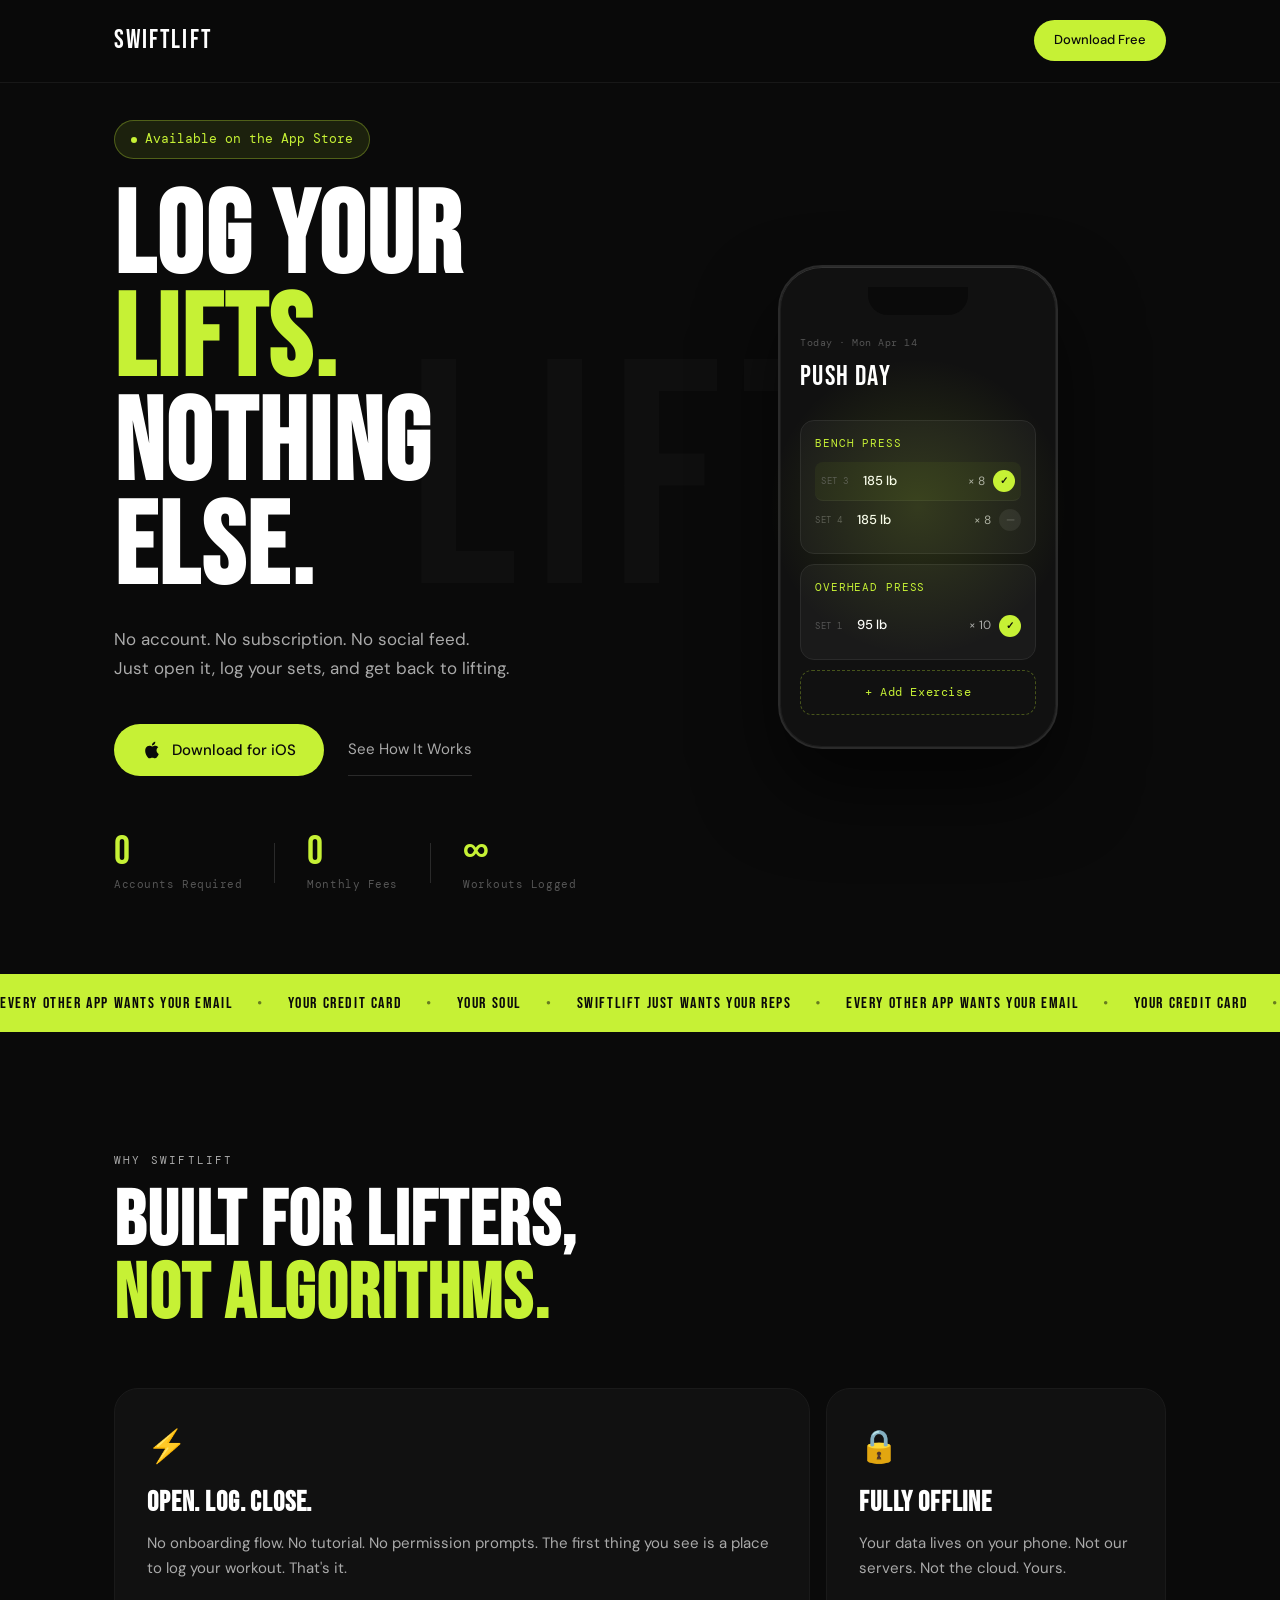
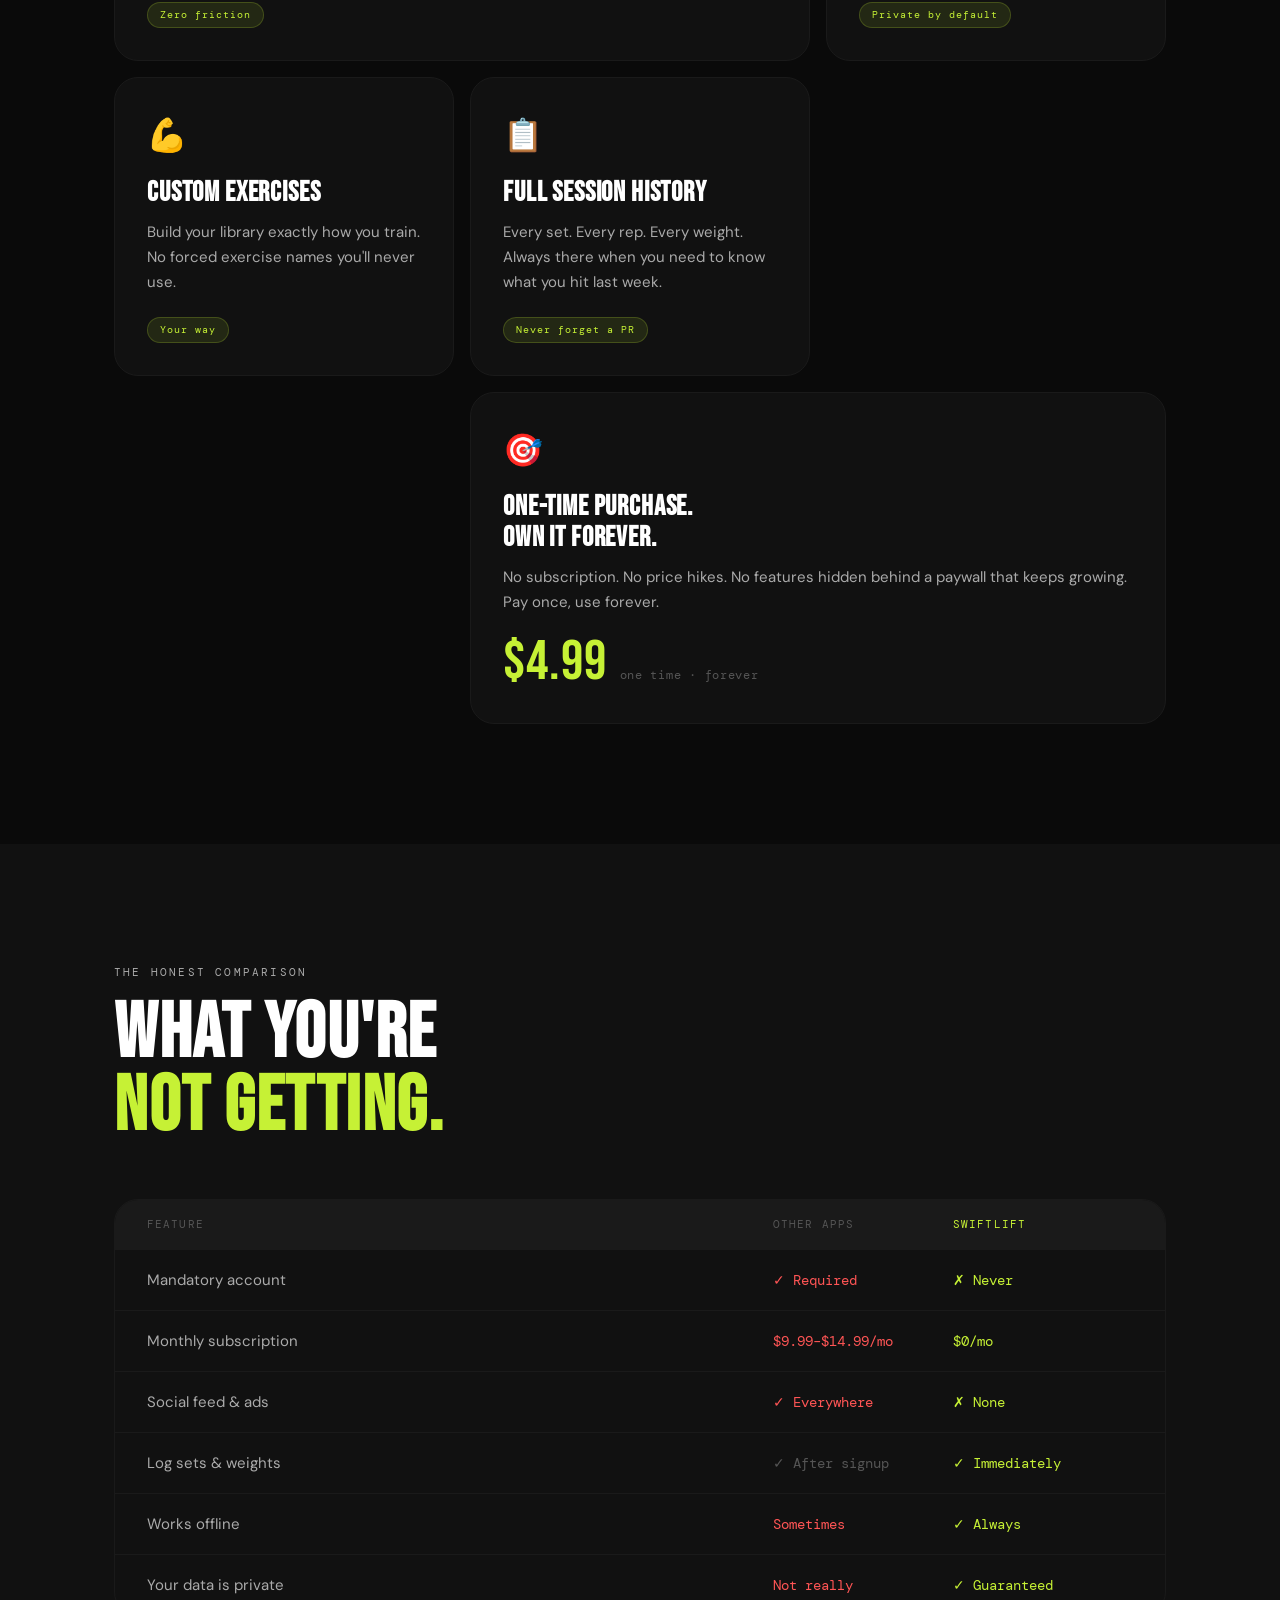
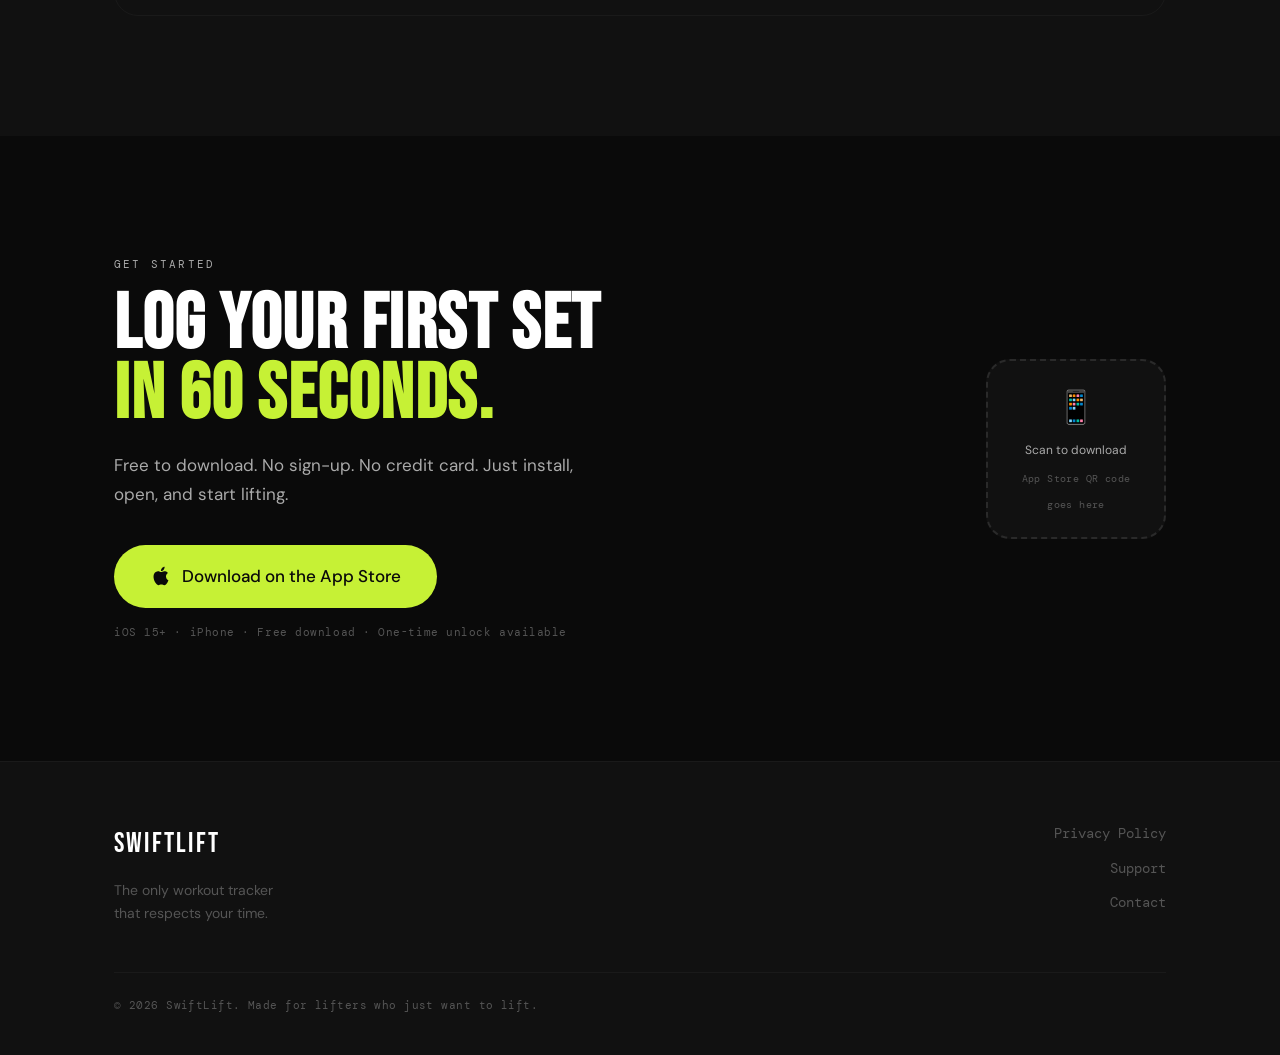
==== index.html @ df297977 "first commit" ====
<!DOCTYPE html>
<html lang="en">
<head>
  <meta charset="UTF-8" />
  <meta name="viewport" content="width=device-width, initial-scale=1.0"/>
  <title>SwiftLift — Log Your Lifts. Nothing Else.</title>
  <meta name="description" content="The workout tracker that gets out of your way. No account. No subscription. Just open it, log your sets, and get back to lifting."/>
  <meta property="og:title" content="SwiftLift — Log Your Lifts. Nothing Else."/>
  <meta property="og:description" content="No account. No subscription. Just your reps."/>
  <meta property="og:type" content="website"/>
  <link rel="preconnect" href="https://fonts.googleapis.com"/>
  <link rel="preconnect" href="https://fonts.gstatic.com" crossorigin/>
  <link href="https://fonts.googleapis.com/css2?family=Bebas+Neue&family=DM+Sans:wght@300;400;500&family=DM+Mono:wght@400;500&display=swap" rel="stylesheet"/>
  <link rel="stylesheet" href="style.css"/>
</head>
<body>

  <!-- NAV -->
  <nav class="nav">
    <div class="nav-inner">
      <span class="logo">SWIFTLIFT</span>
      <a href="#download" class="nav-cta">Download Free</a>
    </div>
  </nav>

  <!-- HERO -->
  <section class="hero">
    <div class="hero-bg-text">LIFT</div>
    <div class="hero-content">
      <div class="hero-badge">
        <span class="badge-dot"></span>
        Available on the App Store
      </div>
      <h1 class="hero-title">
        Log Your<br/>
        <span class="accent">Lifts.</span><br/>
        Nothing Else.
      </h1>
      <p class="hero-sub">No account. No subscription. No social feed.<br/>Just open it, log your sets, and get back to lifting.</p>
      <div class="hero-actions">
        <a href="#download" class="btn-primary">
          <svg width="20" height="20" viewBox="0 0 24 24" fill="currentColor"><path d="M18.71 19.5c-.83 1.24-1.71 2.45-3.05 2.47-1.34.03-1.77-.79-3.29-.79-1.53 0-2 .77-3.27.82-1.31.05-2.3-1.32-3.14-2.53C4.25 17 2.94 12.45 4.7 9.39c.87-1.52 2.43-2.48 4.12-2.51 1.28-.02 2.5.87 3.29.87.78 0 2.26-1.07 3.8-.91.65.03 2.47.26 3.64 1.98-.09.06-2.17 1.28-2.15 3.81.03 3.02 2.65 4.03 2.68 4.04-.03.07-.42 1.44-1.38 2.83M13 3.5c.73-.83 1.94-1.46 2.94-1.5.13 1.17-.34 2.35-1.04 3.19-.69.85-1.83 1.51-2.95 1.42-.15-1.15.41-2.35 1.05-3.11z"/></svg>
          Download for iOS
        </a>
        <a href="#features" class="btn-ghost">See How It Works</a>
      </div>
      <div class="hero-stats">
        <div class="stat">
          <span class="stat-num">0</span>
          <span class="stat-label">Accounts Required</span>
        </div>
        <div class="stat-divider"></div>
        <div class="stat">
          <span class="stat-num">0</span>
          <span class="stat-label">Monthly Fees</span>
        </div>
        <div class="stat-divider"></div>
        <div class="stat">
          <span class="stat-num">∞</span>
          <span class="stat-label">Workouts Logged</span>
        </div>
      </div>
    </div>
    <div class="hero-phone">
      <div class="phone-frame">
        <div class="phone-notch"></div>
        <div class="phone-screen">
          <div class="app-header">
            <span class="app-date">Today · Mon Apr 14</span>
            <span class="app-title">Push Day</span>
          </div>
          <div class="exercise-block">
            <div class="exercise-name">Bench Press</div>
            <div class="set-row active">
              <span class="set-num">SET 3</span>
              <span class="set-weight">185 lb</span>
              <span class="set-reps">× 8</span>
              <span class="set-check">✓</span>
            </div>
            <div class="set-row">
              <span class="set-num">SET 4</span>
              <span class="set-weight">185 lb</span>
              <span class="set-reps">× 8</span>
              <span class="set-check pending">—</span>
            </div>
          </div>
          <div class="exercise-block">
            <div class="exercise-name">Overhead Press</div>
            <div class="set-row">
              <span class="set-num">SET 1</span>
              <span class="set-weight">95 lb</span>
              <span class="set-reps">× 10</span>
              <span class="set-check">✓</span>
            </div>
          </div>
          <div class="add-exercise">
            <span>+ Add Exercise</span>
          </div>
        </div>
      </div>
      <div class="phone-glow"></div>
    </div>
  </section>

  <!-- PROBLEM STRIP -->
  <section class="problem-strip">
    <div class="strip-inner">
      <span>EVERY OTHER APP WANTS YOUR EMAIL</span>
      <span class="strip-dot">●</span>
      <span>YOUR CREDIT CARD</span>
      <span class="strip-dot">●</span>
      <span>YOUR SOUL</span>
      <span class="strip-dot">●</span>
      <span>SWIFTLIFT JUST WANTS YOUR REPS</span>
      <span class="strip-dot">●</span>
      <span>EVERY OTHER APP WANTS YOUR EMAIL</span>
      <span class="strip-dot">●</span>
      <span>YOUR CREDIT CARD</span>
      <span class="strip-dot">●</span>
      <span>YOUR SOUL</span>
      <span class="strip-dot">●</span>
      <span>SWIFTLIFT JUST WANTS YOUR REPS</span>
    </div>
  </section>

  <!-- FEATURES -->
  <section class="features" id="features">
    <div class="container">
      <div class="section-label">WHY SWIFTLIFT</div>
      <h2 class="section-title">Built for lifters,<br/><span class="accent">not algorithms.</span></h2>

      <div class="features-grid">

        <div class="feature-card large">
          <div class="feature-icon">⚡</div>
          <h3>Open. Log. Close.</h3>
          <p>No onboarding flow. No tutorial. No permission prompts. The first thing you see is a place to log your workout. That's it.</p>
          <div class="feature-tag">Zero friction</div>
        </div>

        <div class="feature-card">
          <div class="feature-icon">🔒</div>
          <h3>Fully Offline</h3>
          <p>Your data lives on your phone. Not our servers. Not the cloud. Yours.</p>
          <div class="feature-tag">Private by default</div>
        </div>

        <div class="feature-card">
          <div class="feature-icon">💪</div>
          <h3>Custom Exercises</h3>
          <p>Build your library exactly how you train. No forced exercise names you'll never use.</p>
          <div class="feature-tag">Your way</div>
        </div>

        <div class="feature-card">
          <div class="feature-icon">📋</div>
          <h3>Full Session History</h3>
          <p>Every set. Every rep. Every weight. Always there when you need to know what you hit last week.</p>
          <div class="feature-tag">Never forget a PR</div>
        </div>

        <div class="feature-card large right">
          <div class="feature-icon">🎯</div>
          <h3>One-Time Purchase.<br/>Own It Forever.</h3>
          <p>No subscription. No price hikes. No features hidden behind a paywall that keeps growing. Pay once, use forever.</p>
          <div class="feature-price">
            <span class="price-amount">$4.99</span>
            <span class="price-label">one time · forever</span>
          </div>
        </div>

      </div>
    </div>
  </section>

  <!-- COMPARISON -->
  <section class="comparison">
    <div class="container">
      <div class="section-label">THE HONEST COMPARISON</div>
      <h2 class="section-title">What you're<br/><span class="accent">not getting.</span></h2>

      <div class="compare-table">
        <div class="compare-header">
          <div class="compare-col feature-col">Feature</div>
          <div class="compare-col others-col">Other Apps</div>
          <div class="compare-col swiftlift-col">SwiftLift</div>
        </div>
        <div class="compare-row">
          <div class="compare-col feature-col">Mandatory account</div>
          <div class="compare-col others-col bad">✓ Required</div>
          <div class="compare-col swiftlift-col good">✗ Never</div>
        </div>
        <div class="compare-row">
          <div class="compare-col feature-col">Monthly subscription</div>
          <div class="compare-col others-col bad">$9.99–$14.99/mo</div>
          <div class="compare-col swiftlift-col good">$0/mo</div>
        </div>
        <div class="compare-row">
          <div class="compare-col feature-col">Social feed & ads</div>
          <div class="compare-col others-col bad">✓ Everywhere</div>
          <div class="compare-col swiftlift-col good">✗ None</div>
        </div>
        <div class="compare-row">
          <div class="compare-col feature-col">Log sets & weights</div>
          <div class="compare-col others-col neutral">✓ After signup</div>
          <div class="compare-col swiftlift-col good">✓ Immediately</div>
        </div>
        <div class="compare-row">
          <div class="compare-col feature-col">Works offline</div>
          <div class="compare-col others-col bad">Sometimes</div>
          <div class="compare-col swiftlift-col good">✓ Always</div>
        </div>
        <div class="compare-row">
          <div class="compare-col feature-col">Your data is private</div>
          <div class="compare-col others-col bad">Not really</div>
          <div class="compare-col swiftlift-col good">✓ Guaranteed</div>
        </div>
      </div>
    </div>
  </section>

  <!-- DOWNLOAD -->
  <section class="download" id="download">
    <div class="container">
      <div class="download-inner">
        <div class="download-text">
          <div class="section-label">GET STARTED</div>
          <h2 class="download-title">Log your first set<br/><span class="accent">in 60 seconds.</span></h2>
          <p class="download-sub">Free to download. No sign-up. No credit card. Just install, open, and start lifting.</p>
          <a href="#" class="btn-primary large">
            <svg width="22" height="22" viewBox="0 0 24 24" fill="currentColor"><path d="M18.71 19.5c-.83 1.24-1.71 2.45-3.05 2.47-1.34.03-1.77-.79-3.29-.79-1.53 0-2 .77-3.27.82-1.31.05-2.3-1.32-3.14-2.53C4.25 17 2.94 12.45 4.7 9.39c.87-1.52 2.43-2.48 4.12-2.51 1.28-.02 2.5.87 3.29.87.78 0 2.26-1.07 3.8-.91.65.03 2.47.26 3.64 1.98-.09.06-2.17 1.28-2.15 3.81.03 3.02 2.65 4.03 2.68 4.04-.03.07-.42 1.44-1.38 2.83M13 3.5c.73-.83 1.94-1.46 2.94-1.5.13 1.17-.34 2.35-1.04 3.19-.69.85-1.83 1.51-2.95 1.42-.15-1.15.41-2.35 1.05-3.11z"/></svg>
            Download on the App Store
          </a>
          <p class="download-note">iOS 15+ · iPhone · Free download · One-time unlock available</p>
        </div>
        <div class="download-card">
          <div class="qr-placeholder">
            <div class="qr-inner">
              <div class="qr-icon">📱</div>
              <p>Scan to download</p>
              <span>App Store QR code<br/>goes here</span>
            </div>
          </div>
        </div>
      </div>
    </div>
  </section>

  <!-- FOOTER -->
  <footer class="footer">
    <div class="container">
      <div class="footer-inner">
        <div class="footer-left">
          <span class="logo">SWIFTLIFT</span>
          <p>The only workout tracker<br/>that respects your time.</p>
        </div>
        <div class="footer-links">
          <a href="privacy.html">Privacy Policy</a>
          <a href="support.html">Support</a>
          <a href="mailto:support@swiftlift.app">Contact</a>
        </div>
      </div>
      <div class="footer-bottom">
        <span>© 2026 SwiftLift. Made for lifters who just want to lift.</span>
      </div>
    </div>
  </footer>

  <script src="script.js"></script>
</body>
</html>
---- style.css ----
/* ===== RESET & VARIABLES ===== */
*, *::before, *::after { box-sizing: border-box; margin: 0; padding: 0; }

:root {
  --black: #0a0a0a;
  --white: #ffffff;
  --lime: #C6F135;
  --lime-dim: #a8d020;
  --gray-900: #111111;
  --gray-800: #1a1a1a;
  --gray-700: #2a2a2a;
  --gray-500: #555555;
  --gray-300: #aaaaaa;
  --gray-100: #f0f0f0;
  --font-display: 'Bebas Neue', sans-serif;
  --font-body: 'DM Sans', sans-serif;
  --font-mono: 'DM Mono', monospace;
}

html { scroll-behavior: smooth; }

body {
  background: var(--black);
  color: var(--white);
  font-family: var(--font-body);
  font-size: 16px;
  line-height: 1.6;
  overflow-x: hidden;
}

a { text-decoration: none; color: inherit; }

/* ===== UTILITY ===== */
.container {
  max-width: 1100px;
  margin: 0 auto;
  padding: 0 24px;
}

.accent { color: var(--lime); }

.section-label {
  font-family: var(--font-mono);
  font-size: 11px;
  letter-spacing: 0.2em;
  color: var(--gray-300);
  text-transform: uppercase;
  margin-bottom: 16px;
}

.section-title {
  font-family: var(--font-display);
  font-size: clamp(48px, 6vw, 80px);
  line-height: 0.95;
  letter-spacing: 0.02em;
  margin-bottom: 56px;
}

/* ===== BUTTONS ===== */
.btn-primary {
  display: inline-flex;
  align-items: center;
  gap: 10px;
  background: var(--lime);
  color: var(--black);
  font-family: var(--font-body);
  font-weight: 500;
  font-size: 15px;
  padding: 14px 28px;
  border-radius: 100px;
  transition: all 0.2s ease;
  cursor: pointer;
  white-space: nowrap;
}

.btn-primary:hover {
  background: var(--white);
  transform: translateY(-2px);
  box-shadow: 0 12px 40px rgba(198, 241, 53, 0.3);
}

.btn-primary.large {
  font-size: 17px;
  padding: 18px 36px;
}

.btn-ghost {
  display: inline-flex;
  align-items: center;
  gap: 8px;
  color: var(--gray-300);
  font-size: 15px;
  font-weight: 400;
  padding: 14px 0;
  border-bottom: 1px solid var(--gray-700);
  transition: all 0.2s ease;
}

.btn-ghost:hover {
  color: var(--white);
  border-bottom-color: var(--white);
}

/* ===== NAV ===== */
.nav {
  position: fixed;
  top: 0;
  left: 0;
  right: 0;
  z-index: 100;
  padding: 20px 0;
  background: rgba(10,10,10,0.85);
  backdrop-filter: blur(20px);
  -webkit-backdrop-filter: blur(20px);
  border-bottom: 1px solid rgba(255,255,255,0.06);
  transition: all 0.3s ease;
}

.nav-inner {
  max-width: 1100px;
  margin: 0 auto;
  padding: 0 24px;
  display: flex;
  align-items: center;
  justify-content: space-between;
}

.logo {
  font-family: var(--font-display);
  font-size: 26px;
  letter-spacing: 0.08em;
  color: var(--white);
}

.nav-cta {
  background: var(--lime);
  color: var(--black);
  font-size: 13px;
  font-weight: 500;
  padding: 10px 20px;
  border-radius: 100px;
  transition: all 0.2s ease;
}

.nav-cta:hover {
  background: var(--white);
}

/* ===== HERO ===== */
.hero {
  min-height: 100vh;
  display: grid;
  grid-template-columns: 1fr 1fr;
  align-items: center;
  gap: 60px;
  max-width: 1100px;
  margin: 0 auto;
  padding: 120px 24px 80px;
  position: relative;
}

.hero-bg-text {
  position: absolute;
  font-family: var(--font-display);
  font-size: clamp(200px, 25vw, 380px);
  color: rgba(255,255,255,0.02);
  top: 50%;
  left: 50%;
  transform: translate(-50%, -50%);
  white-space: nowrap;
  pointer-events: none;
  z-index: 0;
  letter-spacing: 0.05em;
}

.hero-content { position: relative; z-index: 1; }

.hero-badge {
  display: inline-flex;
  align-items: center;
  gap: 8px;
  background: rgba(198,241,53,0.1);
  border: 1px solid rgba(198,241,53,0.3);
  color: var(--lime);
  font-size: 13px;
  font-family: var(--font-mono);
  padding: 8px 16px;
  border-radius: 100px;
  margin-bottom: 28px;
  opacity: 0;
  animation: fadeUp 0.6s ease 0.1s forwards;
}

.badge-dot {
  width: 6px;
  height: 6px;
  background: var(--lime);
  border-radius: 50%;
  animation: pulse 2s ease infinite;
}

@keyframes pulse {
  0%, 100% { opacity: 1; }
  50% { opacity: 0.3; }
}

.hero-title {
  font-family: var(--font-display);
  font-size: clamp(72px, 9vw, 120px);
  line-height: 0.9;
  letter-spacing: 0.02em;
  margin-bottom: 24px;
  opacity: 0;
  animation: fadeUp 0.6s ease 0.2s forwards;
}

.hero-sub {
  font-size: 17px;
  color: var(--gray-300);
  line-height: 1.7;
  margin-bottom: 40px;
  opacity: 0;
  animation: fadeUp 0.6s ease 0.3s forwards;
}

.hero-actions {
  display: flex;
  align-items: center;
  gap: 24px;
  flex-wrap: wrap;
  margin-bottom: 56px;
  opacity: 0;
  animation: fadeUp 0.6s ease 0.4s forwards;
}

.hero-stats {
  display: flex;
  align-items: center;
  gap: 0;
  opacity: 0;
  animation: fadeUp 0.6s ease 0.5s forwards;
}

.stat {
  display: flex;
  flex-direction: column;
  padding-right: 32px;
}

.stat-num {
  font-family: var(--font-display);
  font-size: 40px;
  line-height: 1;
  color: var(--lime);
  letter-spacing: 0.02em;
}

.stat-label {
  font-size: 11px;
  color: var(--gray-500);
  font-family: var(--font-mono);
  letter-spacing: 0.05em;
  margin-top: 4px;
}

.stat-divider {
  width: 1px;
  height: 40px;
  background: var(--gray-700);
  margin-right: 32px;
}

@keyframes fadeUp {
  from { opacity: 0; transform: translateY(24px); }
  to { opacity: 1; transform: translateY(0); }
}

/* ===== PHONE MOCKUP ===== */
.hero-phone {
  position: relative;
  display: flex;
  justify-content: center;
  align-items: center;
  opacity: 0;
  animation: fadeUp 0.8s ease 0.4s forwards;
  z-index: 1;
}

.phone-glow {
  position: absolute;
  width: 300px;
  height: 300px;
  background: radial-gradient(circle, rgba(198,241,53,0.15) 0%, transparent 70%);
  top: 50%;
  left: 50%;
  transform: translate(-50%, -50%);
  pointer-events: none;
}

.phone-frame {
  width: 280px;
  background: var(--gray-900);
  border-radius: 44px;
  border: 2px solid var(--gray-700);
  padding: 20px 0 32px;
  position: relative;
  box-shadow:
    0 40px 80px rgba(0,0,0,0.6),
    0 0 0 1px rgba(255,255,255,0.05) inset,
    0 1px 0 rgba(255,255,255,0.1) inset;
}

.phone-notch {
  width: 100px;
  height: 28px;
  background: var(--black);
  border-radius: 0 0 20px 20px;
  margin: 0 auto 20px;
}

.phone-screen {
  padding: 0 20px;
}

.app-header {
  margin-bottom: 20px;
}

.app-date {
  display: block;
  font-family: var(--font-mono);
  font-size: 10px;
  color: var(--gray-500);
  margin-bottom: 4px;
  letter-spacing: 0.05em;
}

.app-title {
  display: block;
  font-family: var(--font-display);
  font-size: 28px;
  letter-spacing: 0.05em;
  color: var(--white);
}

.exercise-block {
  background: var(--gray-800);
  border-radius: 14px;
  padding: 14px;
  margin-bottom: 10px;
  border: 1px solid var(--gray-700);
}

.exercise-name {
  font-size: 11px;
  font-family: var(--font-mono);
  color: var(--lime);
  letter-spacing: 0.08em;
  text-transform: uppercase;
  margin-bottom: 10px;
}

.set-row {
  display: flex;
  align-items: center;
  gap: 8px;
  padding: 8px 0;
  border-bottom: 1px solid rgba(255,255,255,0.05);
  font-size: 12px;
}

.set-row:last-child { border-bottom: none; }

.set-row.active { background: rgba(198,241,53,0.05); border-radius: 8px; padding: 8px 6px; }

.set-num {
  font-family: var(--font-mono);
  font-size: 9px;
  color: var(--gray-500);
  letter-spacing: 0.06em;
  width: 34px;
}

.set-weight {
  font-weight: 500;
  font-size: 13px;
  color: var(--white);
  flex: 1;
}

.set-reps {
  font-size: 12px;
  color: var(--gray-300);
}

.set-check {
  width: 22px;
  height: 22px;
  background: var(--lime);
  color: var(--black);
  border-radius: 50%;
  display: flex;
  align-items: center;
  justify-content: center;
  font-size: 10px;
  font-weight: 700;
}

.set-check.pending {
  background: var(--gray-700);
  color: var(--gray-500);
}

.add-exercise {
  text-align: center;
  padding: 12px;
  font-size: 12px;
  color: var(--lime);
  font-family: var(--font-mono);
  letter-spacing: 0.05em;
  border: 1px dashed rgba(198,241,53,0.3);
  border-radius: 12px;
  margin-top: 4px;
}

/* ===== PROBLEM STRIP ===== */
.problem-strip {
  background: var(--lime);
  padding: 16px 0;
  overflow: hidden;
  white-space: nowrap;
}

.strip-inner {
  display: inline-flex;
  align-items: center;
  gap: 24px;
  animation: scrollLeft 20s linear infinite;
  font-family: var(--font-display);
  font-size: 16px;
  letter-spacing: 0.1em;
  color: var(--black);
}

.strip-dot {
  font-size: 8px;
  opacity: 0.5;
}

@keyframes scrollLeft {
  from { transform: translateX(0); }
  to { transform: translateX(-50%); }
}

/* ===== FEATURES ===== */
.features {
  padding: 120px 0;
}

.features-grid {
  display: grid;
  grid-template-columns: repeat(3, 1fr);
  grid-template-rows: auto auto;
  gap: 16px;
}

.feature-card {
  background: var(--gray-900);
  border: 1px solid var(--gray-800);
  border-radius: 24px;
  padding: 32px;
  transition: all 0.3s ease;
  position: relative;
  overflow: hidden;
}

.feature-card::before {
  content: '';
  position: absolute;
  top: 0; left: 0; right: 0;
  height: 2px;
  background: transparent;
  transition: background 0.3s ease;
}

.feature-card:hover {
  border-color: var(--gray-700);
  transform: translateY(-4px);
  box-shadow: 0 20px 60px rgba(0,0,0,0.4);
}

.feature-card:hover::before {
  background: var(--lime);
}

.feature-card.large {
  grid-column: span 2;
}

.feature-card.large.right {
  grid-column: 2 / span 2;
}

.feature-icon {
  font-size: 32px;
  margin-bottom: 16px;
  display: block;
}

.feature-card h3 {
  font-family: var(--font-display);
  font-size: 28px;
  letter-spacing: 0.03em;
  margin-bottom: 12px;
  line-height: 1.1;
}

.feature-card p {
  color: var(--gray-300);
  font-size: 15px;
  line-height: 1.65;
  margin-bottom: 20px;
}

.feature-tag {
  display: inline-block;
  font-family: var(--font-mono);
  font-size: 10px;
  letter-spacing: 0.1em;
  color: var(--lime);
  background: rgba(198,241,53,0.1);
  border: 1px solid rgba(198,241,53,0.2);
  padding: 4px 12px;
  border-radius: 100px;
}

.feature-price {
  display: flex;
  align-items: baseline;
  gap: 12px;
  margin-top: 20px;
}

.price-amount {
  font-family: var(--font-display);
  font-size: 56px;
  color: var(--lime);
  letter-spacing: 0.02em;
  line-height: 1;
}

.price-label {
  font-family: var(--font-mono);
  font-size: 12px;
  color: var(--gray-500);
  letter-spacing: 0.06em;
}

/* ===== COMPARISON ===== */
.comparison {
  padding: 120px 0;
  background: var(--gray-900);
}

.compare-table {
  border-radius: 24px;
  overflow: hidden;
  border: 1px solid var(--gray-800);
}

.compare-header {
  display: grid;
  grid-template-columns: 1fr 180px 180px;
  background: var(--gray-800);
  padding: 16px 32px;
}

.compare-header .compare-col {
  font-family: var(--font-mono);
  font-size: 11px;
  letter-spacing: 0.1em;
  text-transform: uppercase;
  color: var(--gray-500);
}

.compare-header .swiftlift-col {
  color: var(--lime);
}

.compare-row {
  display: grid;
  grid-template-columns: 1fr 180px 180px;
  padding: 18px 32px;
  border-bottom: 1px solid var(--gray-800);
  transition: background 0.2s ease;
  align-items: center;
}

.compare-row:last-child { border-bottom: none; }
.compare-row:hover { background: rgba(255,255,255,0.02); }

.feature-col {
  font-size: 15px;
  color: var(--gray-300);
}

.others-col {
  font-size: 14px;
  font-family: var(--font-mono);
}

.swiftlift-col {
  font-size: 14px;
  font-family: var(--font-mono);
}

.bad { color: #ff5555; }
.neutral { color: var(--gray-500); }
.good { color: var(--lime); }

/* ===== DOWNLOAD ===== */
.download {
  padding: 120px 0;
}

.download-inner {
  display: grid;
  grid-template-columns: 1fr auto;
  gap: 80px;
  align-items: center;
}

.download-title {
  font-family: var(--font-display);
  font-size: clamp(52px, 6vw, 80px);
  line-height: 0.92;
  letter-spacing: 0.02em;
  margin-bottom: 20px;
}

.download-sub {
  font-size: 17px;
  color: var(--gray-300);
  line-height: 1.7;
  margin-bottom: 36px;
  max-width: 460px;
}

.download-note {
  margin-top: 16px;
  font-family: var(--font-mono);
  font-size: 11px;
  color: var(--gray-500);
  letter-spacing: 0.05em;
}

.download-card {
  flex-shrink: 0;
}

.qr-placeholder {
  width: 180px;
  height: 180px;
  background: var(--gray-900);
  border: 2px dashed var(--gray-700);
  border-radius: 24px;
  display: flex;
  align-items: center;
  justify-content: center;
}

.qr-inner {
  text-align: center;
}

.qr-icon {
  font-size: 32px;
  margin-bottom: 8px;
  display: block;
}

.qr-inner p {
  font-size: 12px;
  color: var(--gray-300);
  margin-bottom: 4px;
}

.qr-inner span {
  font-family: var(--font-mono);
  font-size: 10px;
  color: var(--gray-500);
  letter-spacing: 0.04em;
  line-height: 1.5;
}

/* ===== FOOTER ===== */
.footer {
  background: var(--gray-900);
  border-top: 1px solid var(--gray-800);
  padding: 60px 0 40px;
}

.footer-inner {
  display: flex;
  justify-content: space-between;
  align-items: flex-start;
  margin-bottom: 48px;
}

.footer-left .logo {
  display: block;
  font-size: 28px;
  margin-bottom: 12px;
}

.footer-left p {
  font-size: 14px;
  color: var(--gray-500);
  line-height: 1.6;
}

.footer-links {
  display: flex;
  flex-direction: column;
  gap: 12px;
  align-items: flex-end;
}

.footer-links a {
  font-size: 14px;
  color: var(--gray-500);
  transition: color 0.2s ease;
  font-family: var(--font-mono);
}

.footer-links a:hover { color: var(--lime); }

.footer-bottom {
  border-top: 1px solid var(--gray-800);
  padding-top: 24px;
  font-family: var(--font-mono);
  font-size: 11px;
  color: var(--gray-500);
  letter-spacing: 0.04em;
}

/* ===== RESPONSIVE ===== */
@media (max-width: 900px) {
  .hero {
    grid-template-columns: 1fr;
    padding-top: 100px;
    gap: 48px;
  }

  .hero-phone { order: -1; }
  .hero-bg-text { display: none; }

  .features-grid {
    grid-template-columns: 1fr;
  }

  .feature-card.large,
  .feature-card.large.right {
    grid-column: span 1;
  }

  .compare-header,
  .compare-row {
    grid-template-columns: 1fr 120px 120px;
    padding: 14px 20px;
  }

  .download-inner {
    grid-template-columns: 1fr;
    gap: 40px;
  }

  .download-card { display: none; }

  .footer-inner {
    flex-direction: column;
    gap: 32px;
  }

  .footer-links {
    align-items: flex-start;
    flex-direction: row;
    flex-wrap: wrap;
    gap: 16px 24px;
  }
}

@media (max-width: 600px) {
  .hero-title { font-size: 68px; }
  .section-title { font-size: 44px; }

  .compare-header,
  .compare-row {
    grid-template-columns: 1fr 90px 90px;
    padding: 12px 16px;
    font-size: 13px;
  }

  .hero-stats {
    gap: 0;
  }

  .stat { padding-right: 20px; }
  .stat-divider { margin-right: 20px; }
  .stat-num { font-size: 32px; }
}
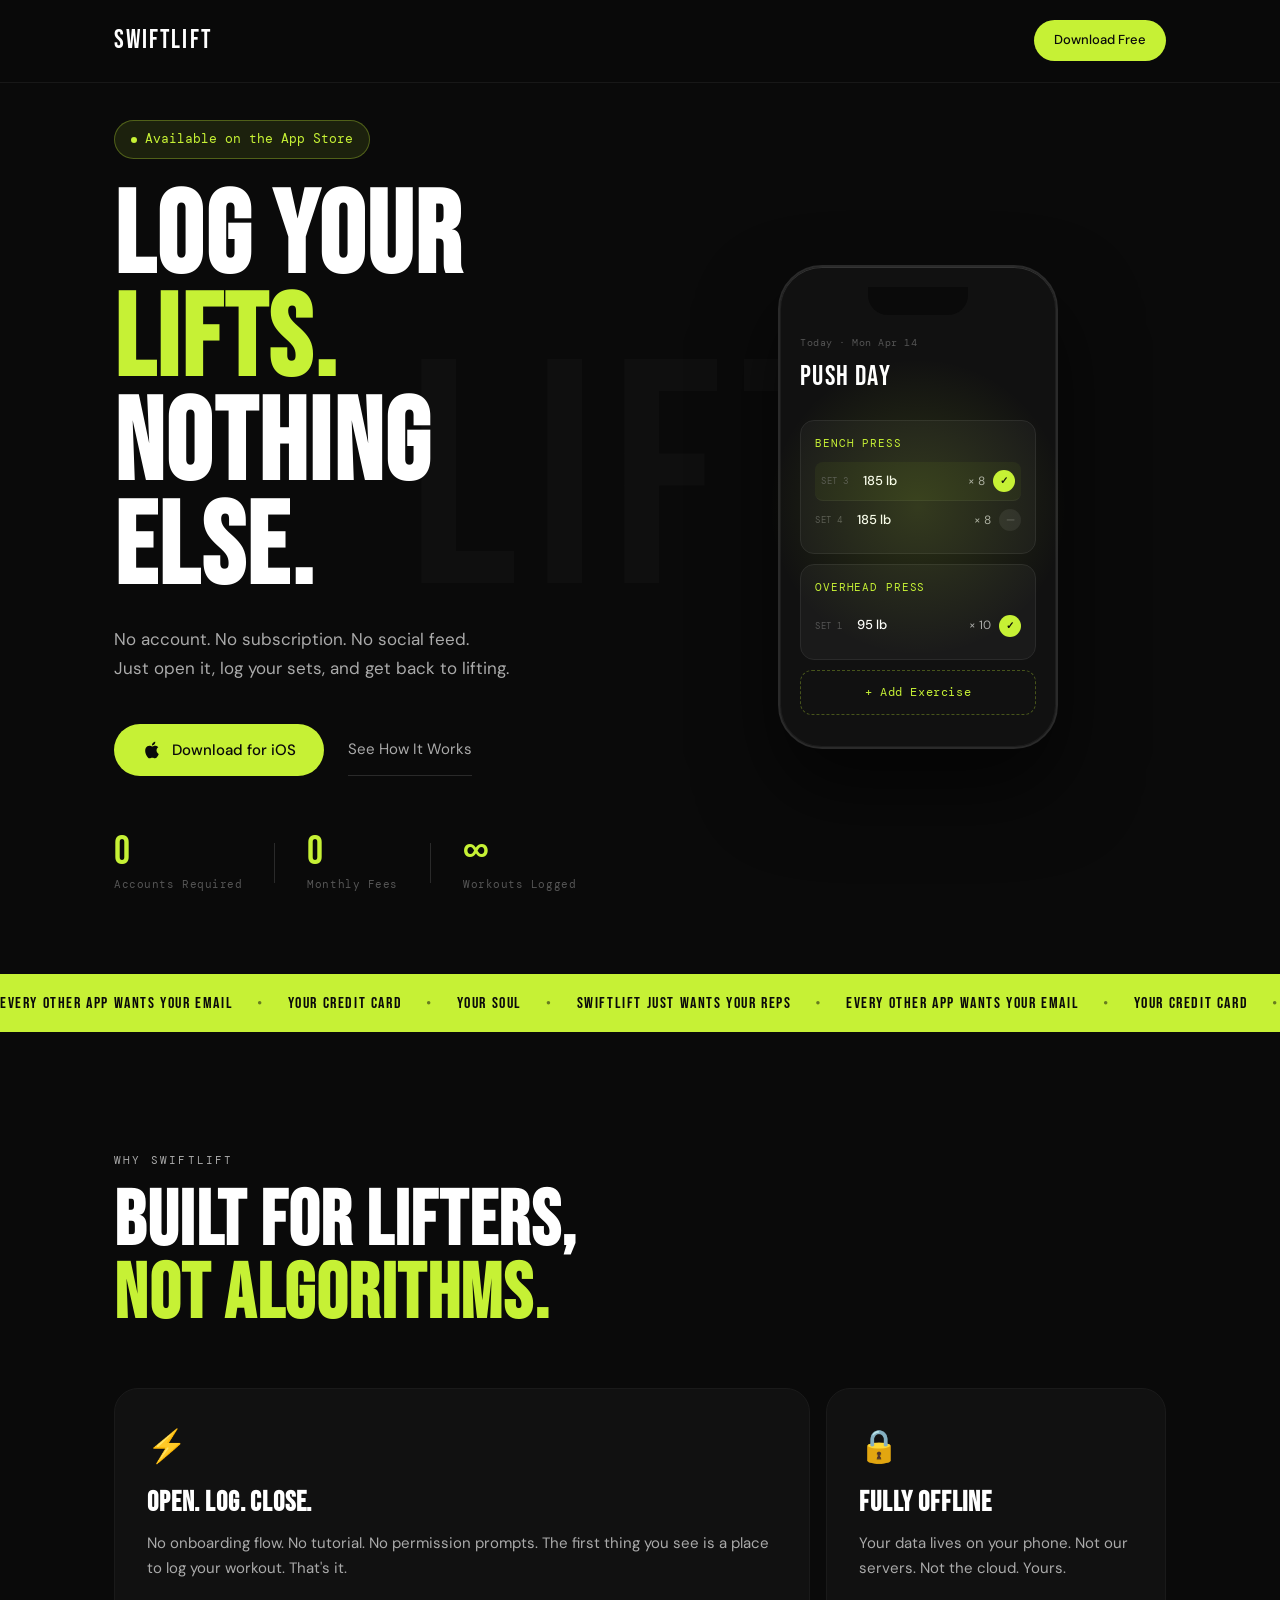
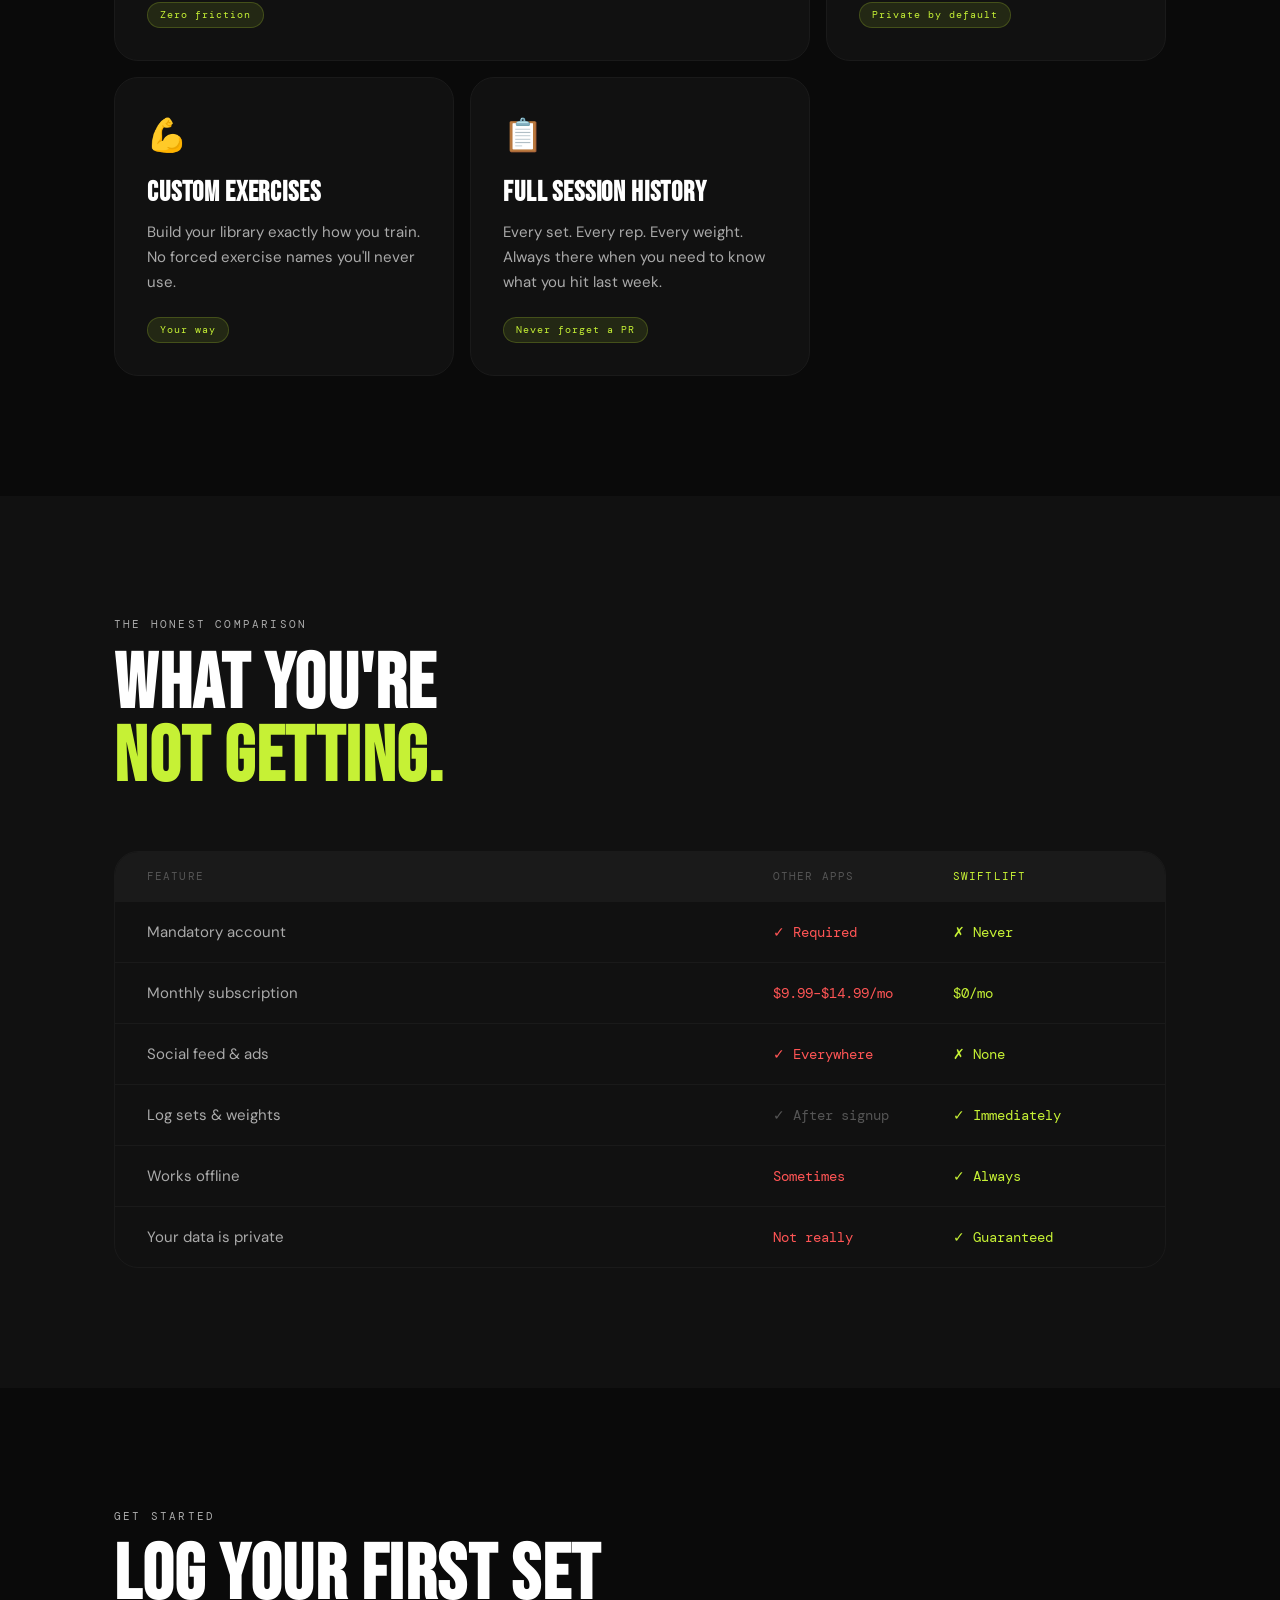
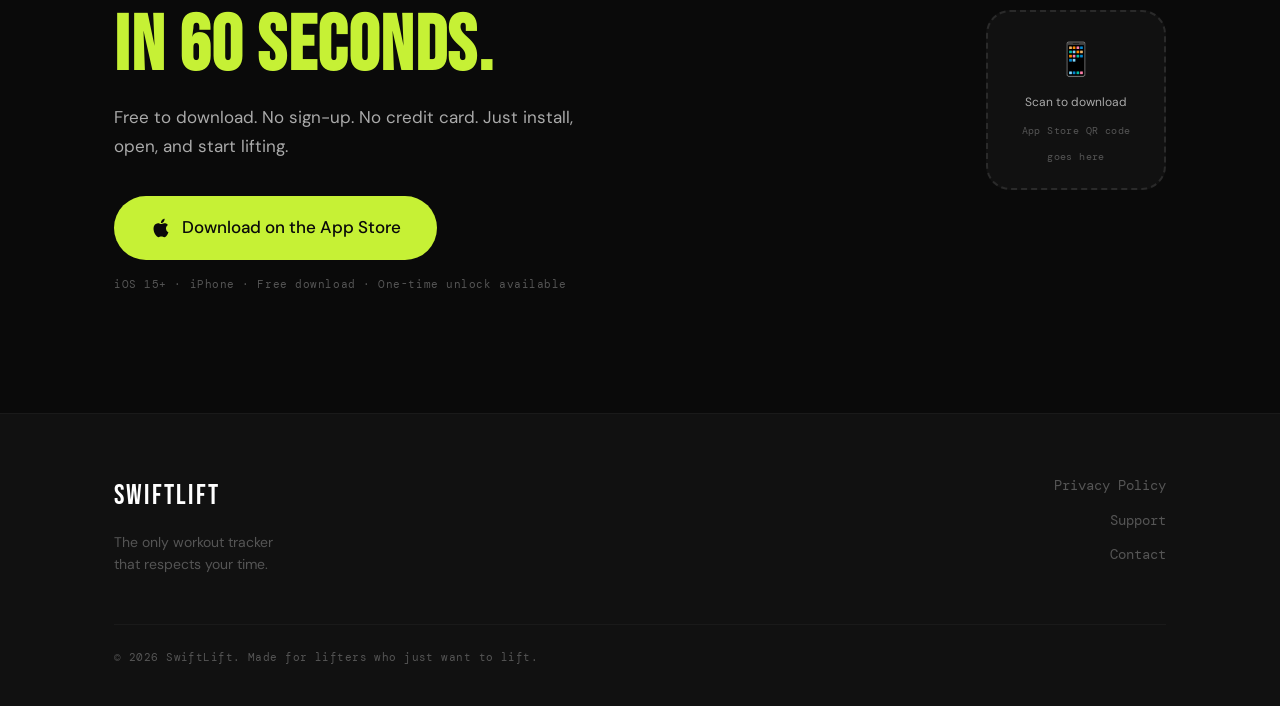
==== commit a2666a81: "Remove commented feature card section Removed commented-out feature card section from index.html." ====
--- a/index.html
+++ b/index.html
@@ -158,7 +158,7 @@
           <p>Every set. Every rep. Every weight. Always there when you need to know what you hit last week.</p>
           <div class="feature-tag">Never forget a PR</div>
         </div>
-
+<!-- 
         <div class="feature-card large right">
           <div class="feature-icon">🎯</div>
           <h3>One-Time Purchase.<br/>Own It Forever.</h3>
@@ -168,7 +168,7 @@
             <span class="price-label">one time · forever</span>
           </div>
         </div>
-
+-->
       </div>
     </div>
   </section>
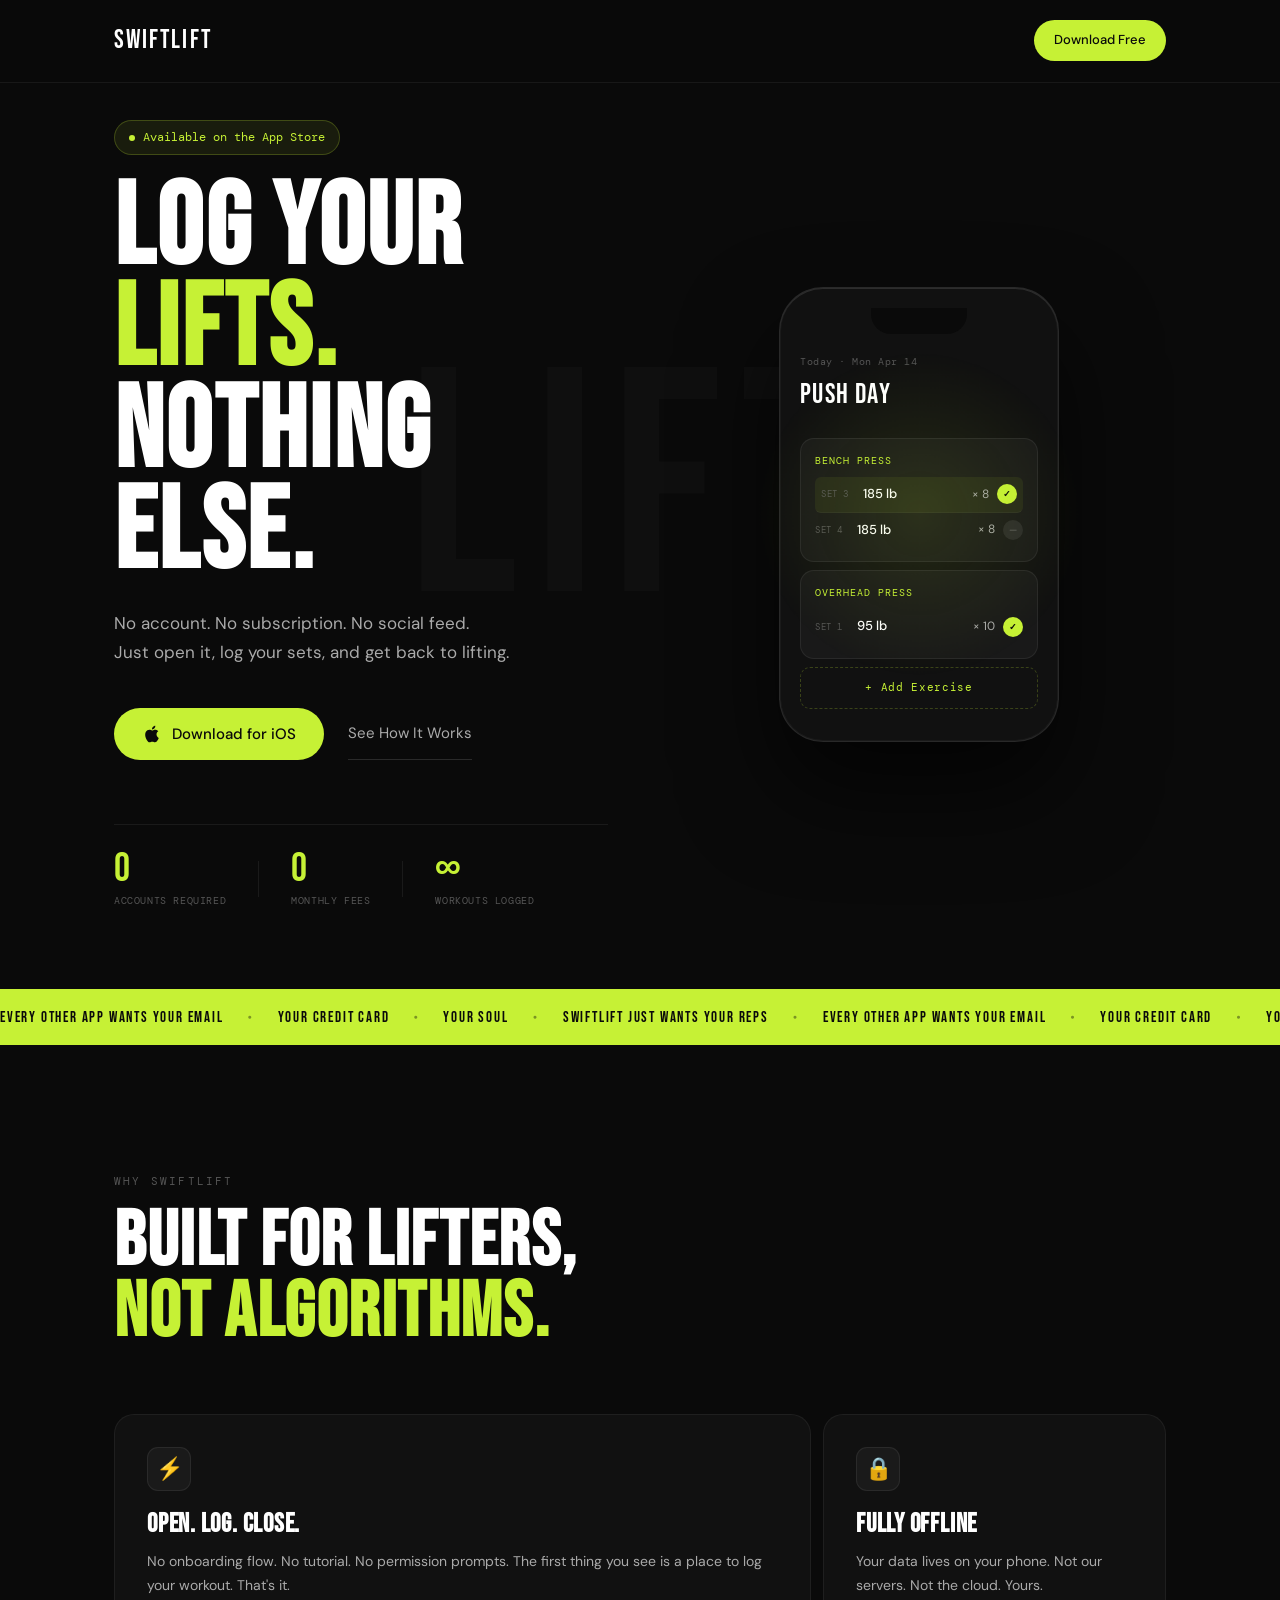
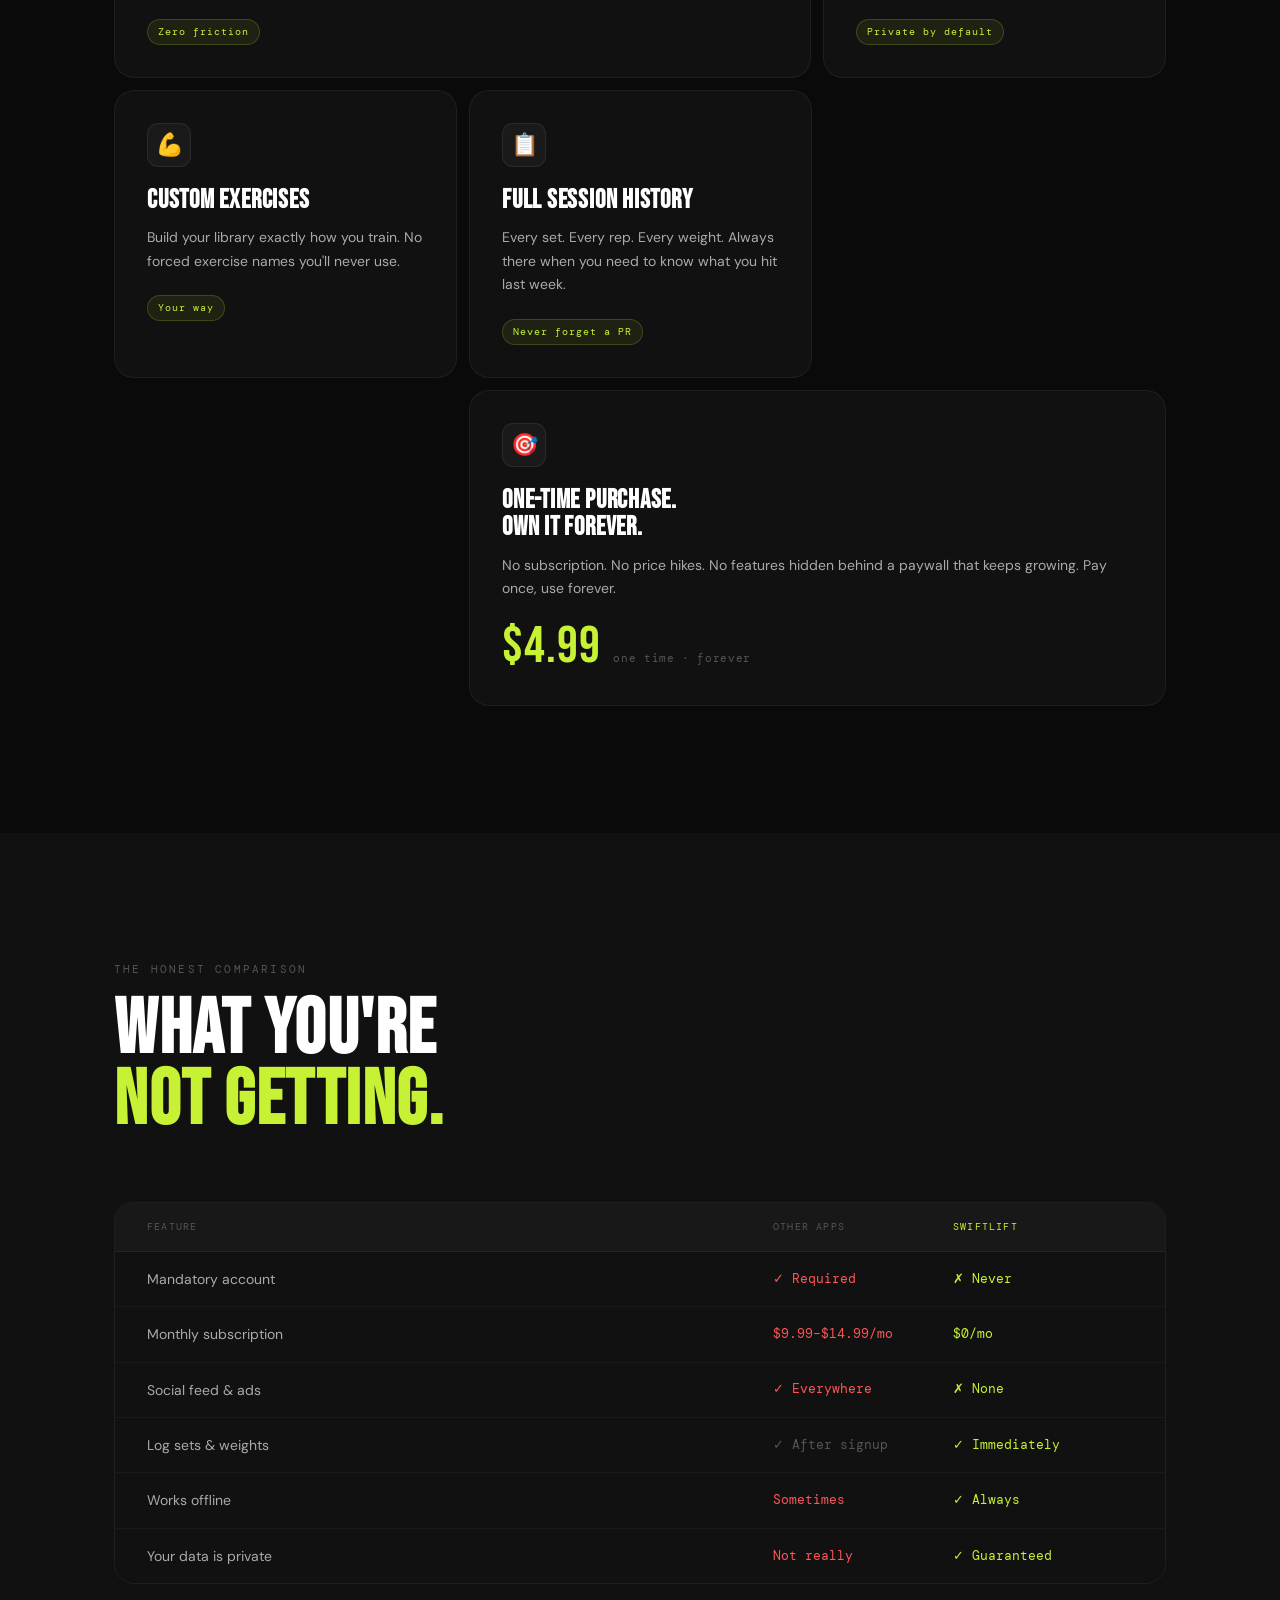
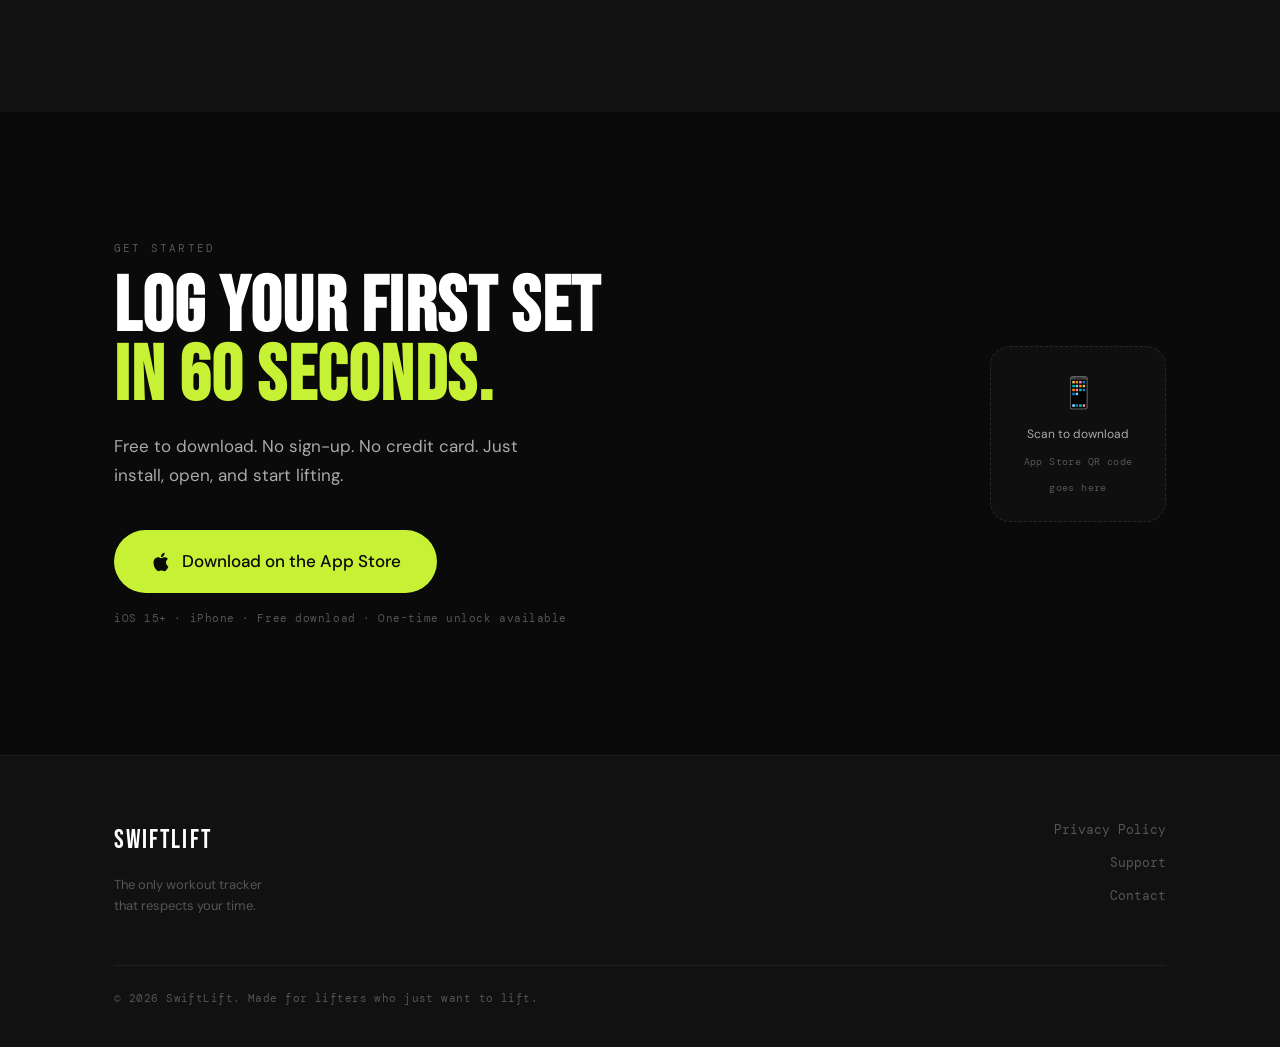
==== commit fea648ec: "Add files via upload" ====
--- a/index.html
+++ b/index.html
@@ -158,7 +158,7 @@
           <p>Every set. Every rep. Every weight. Always there when you need to know what you hit last week.</p>
           <div class="feature-tag">Never forget a PR</div>
         </div>
-<!-- 
+
         <div class="feature-card large right">
           <div class="feature-icon">🎯</div>
           <h3>One-Time Purchase.<br/>Own It Forever.</h3>
@@ -168,7 +168,7 @@
             <span class="price-label">one time · forever</span>
           </div>
         </div>
--->
+
       </div>
     </div>
   </section>
--- a/style.css
+++ b/style.css
@@ -15,6 +15,21 @@
   --font-display: 'Bebas Neue', sans-serif;
   --font-body: 'DM Sans', sans-serif;
   --font-mono: 'DM Mono', monospace;
+
+  /* Emil: The one easing curve — strong ease-out everywhere */
+  --ease: cubic-bezier(0.23, 1, 0.32, 1);
+
+  /* Emil: Standardized durations */
+  --dur-snap: 120ms;
+  --dur-fast: 200ms;
+  --dur-base: 340ms;
+  --dur-slow: 600ms;
+
+  /* 8pt spacing system */
+  --sp-1: 4px;   --sp-2: 8px;   --sp-3: 12px;  --sp-4: 16px;
+  --sp-5: 20px;  --sp-6: 24px;  --sp-8: 32px;  --sp-10: 40px;
+  --sp-12: 48px; --sp-16: 64px; --sp-20: 80px; --sp-24: 96px;
+  --sp-32: 128px;
 }
 
 html { scroll-behavior: smooth; }
@@ -26,6 +41,8 @@
   font-size: 16px;
   line-height: 1.6;
   overflow-x: hidden;
+  -webkit-font-smoothing: antialiased;
+  -moz-osx-font-smoothing: grayscale;
 }
 
 a { text-decoration: none; color: inherit; }
@@ -34,7 +51,7 @@
 .container {
   max-width: 1100px;
   margin: 0 auto;
-  padding: 0 24px;
+  padding: 0 var(--sp-6);
 }
 
 .accent { color: var(--lime); }
@@ -43,17 +60,38 @@
   font-family: var(--font-mono);
   font-size: 11px;
   letter-spacing: 0.2em;
-  color: var(--gray-300);
+  color: var(--gray-500);
   text-transform: uppercase;
-  margin-bottom: 16px;
+  margin-bottom: var(--sp-4);
 }
 
 .section-title {
   font-family: var(--font-display);
   font-size: clamp(48px, 6vw, 80px);
-  line-height: 0.95;
+  line-height: 0.93;
   letter-spacing: 0.02em;
-  margin-bottom: 56px;
+  margin-bottom: var(--sp-16);
+}
+
+/* ===== EMIL: COMPOUND ENTRANCE KEYFRAME ===== */
+/* Elements fill in from scale(0.95) — never from scale(0) */
+@keyframes fillIn {
+  from { opacity: 0; transform: translateY(20px) scale(0.95); }
+  to   { opacity: 1; transform: translateY(0)    scale(1);    }
+}
+
+/* Scroll-reveal utility classes set by JS */
+.reveal-hidden {
+  opacity: 0;
+  transform: translateY(24px) scale(0.95);
+  will-change: transform, opacity;
+}
+.reveal-visible {
+  transition:
+    opacity var(--dur-slow) var(--ease),
+    transform var(--dur-slow) var(--ease);
+  opacity: 1;
+  transform: translateY(0) scale(1);
 }
 
 /* ===== BUTTONS ===== */
@@ -68,15 +106,28 @@
   font-size: 15px;
   padding: 14px 28px;
   border-radius: 100px;
-  transition: all 0.2s ease;
+  /* Emil: Explicit properties, not "all" */
+  transition:
+    background    var(--dur-base) var(--ease),
+    transform     var(--dur-base) var(--ease),
+    box-shadow    var(--dur-base) var(--ease);
   cursor: pointer;
   white-space: nowrap;
+  /* GPU layer */
+  transform: translateZ(0);
 }
 
 .btn-primary:hover {
   background: var(--white);
-  transform: translateY(-2px);
-  box-shadow: 0 12px 40px rgba(198, 241, 53, 0.3);
+  transform: translateZ(0) translateY(-2px);
+  box-shadow: 0 16px 48px rgba(198, 241, 53, 0.25);
+}
+
+/* Emil: Tactile active — 0.97 scale for physical press feel */
+.btn-primary:active {
+  transform: translateZ(0) scale(0.97);
+  box-shadow: none;
+  transition-duration: var(--dur-snap);
 }
 
 .btn-primary.large {
@@ -93,7 +144,11 @@
   font-weight: 400;
   padding: 14px 0;
   border-bottom: 1px solid var(--gray-700);
-  transition: all 0.2s ease;
+  transition:
+    color        var(--dur-base) var(--ease),
+    border-color var(--dur-base) var(--ease),
+    transform    var(--dur-base) var(--ease);
+  transform: translateZ(0);
 }
 
 .btn-ghost:hover {
@@ -101,25 +156,30 @@
   border-bottom-color: var(--white);
 }
 
+/* Emil: Tactile active */
+.btn-ghost:active {
+  transform: translateZ(0) scale(0.97);
+  transition-duration: var(--dur-snap);
+}
+
 /* ===== NAV ===== */
 .nav {
   position: fixed;
-  top: 0;
-  left: 0;
-  right: 0;
+  top: 0; left: 0; right: 0;
   z-index: 100;
-  padding: 20px 0;
-  background: rgba(10,10,10,0.85);
-  backdrop-filter: blur(20px);
-  -webkit-backdrop-filter: blur(20px);
+  padding: var(--sp-5) 0;
+  background: rgba(10,10,10,0.82);
+  backdrop-filter: blur(24px) saturate(160%);
+  -webkit-backdrop-filter: blur(24px) saturate(160%);
   border-bottom: 1px solid rgba(255,255,255,0.06);
-  transition: all 0.3s ease;
+  /* Emil: only transition padding — not "all" */
+  transition: padding var(--dur-base) var(--ease);
 }
 
 .nav-inner {
   max-width: 1100px;
   margin: 0 auto;
-  padding: 0 24px;
+  padding: 0 var(--sp-6);
   display: flex;
   align-items: center;
   justify-content: space-between;
@@ -139,11 +199,18 @@
   font-weight: 500;
   padding: 10px 20px;
   border-radius: 100px;
-  transition: all 0.2s ease;
-}
-
-.nav-cta:hover {
-  background: var(--white);
+  transition:
+    background var(--dur-base) var(--ease),
+    transform  var(--dur-base) var(--ease);
+  transform: translateZ(0);
+}
+
+.nav-cta:hover { background: var(--white); }
+
+/* Emil: Tactile active */
+.nav-cta:active {
+  transform: translateZ(0) scale(0.97);
+  transition-duration: var(--dur-snap);
 }
 
 /* ===== HERO ===== */
@@ -152,10 +219,10 @@
   display: grid;
   grid-template-columns: 1fr 1fr;
   align-items: center;
-  gap: 60px;
+  gap: var(--sp-16);
   max-width: 1100px;
   margin: 0 auto;
-  padding: 120px 24px 80px;
+  padding: 120px var(--sp-6) var(--sp-20);
   position: relative;
 }
 
@@ -163,9 +230,8 @@
   position: absolute;
   font-family: var(--font-display);
   font-size: clamp(200px, 25vw, 380px);
-  color: rgba(255,255,255,0.02);
-  top: 50%;
-  left: 50%;
+  color: rgba(255,255,255,0.018);
+  top: 50%; left: 50%;
   transform: translate(-50%, -50%);
   white-space: nowrap;
   pointer-events: none;
@@ -175,20 +241,21 @@
 
 .hero-content { position: relative; z-index: 1; }
 
+/* Emil: Compound entrance — scale(0.95) → scale(1) */
 .hero-badge {
   display: inline-flex;
   align-items: center;
-  gap: 8px;
-  background: rgba(198,241,53,0.1);
-  border: 1px solid rgba(198,241,53,0.3);
+  gap: var(--sp-2);
+  background: rgba(198,241,53,0.08);
+  border: 1px solid rgba(198,241,53,0.22);
   color: var(--lime);
-  font-size: 13px;
-  font-family: var(--font-mono);
-  padding: 8px 16px;
+  font-size: 12px;
+  font-family: var(--font-mono);
+  padding: 7px 14px;
   border-radius: 100px;
-  margin-bottom: 28px;
+  margin-bottom: var(--sp-6);
   opacity: 0;
-  animation: fadeUp 0.6s ease 0.1s forwards;
+  animation: fillIn var(--dur-slow) var(--ease) 0.05s forwards;
 }
 
 .badge-dot {
@@ -196,55 +263,57 @@
   height: 6px;
   background: var(--lime);
   border-radius: 50%;
-  animation: pulse 2s ease infinite;
+  animation: pulse 2.4s var(--ease) infinite;
 }
 
 @keyframes pulse {
-  0%, 100% { opacity: 1; }
-  50% { opacity: 0.3; }
+  0%, 100% { opacity: 1; transform: scale(1); }
+  50%       { opacity: 0.35; transform: scale(0.75); }
 }
 
 .hero-title {
   font-family: var(--font-display);
   font-size: clamp(72px, 9vw, 120px);
-  line-height: 0.9;
+  line-height: 0.88;
   letter-spacing: 0.02em;
-  margin-bottom: 24px;
+  margin-bottom: var(--sp-6);
   opacity: 0;
-  animation: fadeUp 0.6s ease 0.2s forwards;
+  animation: fillIn var(--dur-slow) var(--ease) 0.12s forwards;
 }
 
 .hero-sub {
   font-size: 17px;
   color: var(--gray-300);
-  line-height: 1.7;
-  margin-bottom: 40px;
+  line-height: 1.72;
+  margin-bottom: var(--sp-10);
+  max-width: 420px;
   opacity: 0;
-  animation: fadeUp 0.6s ease 0.3s forwards;
+  animation: fillIn var(--dur-slow) var(--ease) 0.20s forwards;
 }
 
 .hero-actions {
   display: flex;
   align-items: center;
-  gap: 24px;
+  gap: var(--sp-6);
   flex-wrap: wrap;
-  margin-bottom: 56px;
+  margin-bottom: var(--sp-16);
   opacity: 0;
-  animation: fadeUp 0.6s ease 0.4s forwards;
+  animation: fillIn var(--dur-slow) var(--ease) 0.28s forwards;
 }
 
 .hero-stats {
   display: flex;
   align-items: center;
-  gap: 0;
+  padding-top: var(--sp-6);
+  border-top: 1px solid var(--gray-800);
   opacity: 0;
-  animation: fadeUp 0.6s ease 0.5s forwards;
+  animation: fillIn var(--dur-slow) var(--ease) 0.36s forwards;
 }
 
 .stat {
   display: flex;
   flex-direction: column;
-  padding-right: 32px;
+  padding-right: var(--sp-8);
 }
 
 .stat-num {
@@ -256,23 +325,20 @@
 }
 
 .stat-label {
-  font-size: 11px;
-  color: var(--gray-500);
-  font-family: var(--font-mono);
-  letter-spacing: 0.05em;
-  margin-top: 4px;
+  font-size: 10px;
+  color: var(--gray-500);
+  font-family: var(--font-mono);
+  letter-spacing: 0.06em;
+  margin-top: var(--sp-1);
+  text-transform: uppercase;
 }
 
 .stat-divider {
   width: 1px;
-  height: 40px;
-  background: var(--gray-700);
-  margin-right: 32px;
-}
-
-@keyframes fadeUp {
-  from { opacity: 0; transform: translateY(24px); }
-  to { opacity: 1; transform: translateY(0); }
+  height: 36px;
+  background: var(--gray-800);
+  margin-right: var(--sp-8);
+  flex-shrink: 0;
 }
 
 /* ===== PHONE MOCKUP ===== */
@@ -281,57 +347,68 @@
   display: flex;
   justify-content: center;
   align-items: center;
+  z-index: 1;
   opacity: 0;
-  animation: fadeUp 0.8s ease 0.4s forwards;
-  z-index: 1;
-}
-
+  animation: fillIn var(--dur-slow) var(--ease) 0.22s forwards;
+}
+
+/* Emil: Spring-like ambient glow pulse */
 .phone-glow {
   position: absolute;
-  width: 300px;
-  height: 300px;
-  background: radial-gradient(circle, rgba(198,241,53,0.15) 0%, transparent 70%);
-  top: 50%;
-  left: 50%;
+  width: 340px;
+  height: 340px;
+  background: radial-gradient(circle, rgba(198,241,53,0.11) 0%, transparent 68%);
+  top: 50%; left: 50%;
   transform: translate(-50%, -50%);
   pointer-events: none;
-}
-
+  animation: glowBreath 4s var(--ease) infinite alternate;
+  will-change: transform, opacity;
+}
+
+@keyframes glowBreath {
+  from { opacity: 0.55; transform: translate(-50%, -50%) scale(0.90); }
+  to   { opacity: 1;    transform: translate(-50%, -50%) scale(1.10); }
+}
+
+/* Emil: Spring float — idle alive feeling */
 .phone-frame {
   width: 280px;
   background: var(--gray-900);
   border-radius: 44px;
-  border: 2px solid var(--gray-700);
+  border: 1.5px solid rgba(255,255,255,0.1);
   padding: 20px 0 32px;
   position: relative;
   box-shadow:
-    0 40px 80px rgba(0,0,0,0.6),
-    0 0 0 1px rgba(255,255,255,0.05) inset,
-    0 1px 0 rgba(255,255,255,0.1) inset;
+    0 48px 96px rgba(0,0,0,0.65),
+    0 0 0 1px rgba(255,255,255,0.04) inset,
+    0 1px 0 rgba(255,255,255,0.08) inset;
+  animation: phoneFloat 6s var(--ease) infinite alternate;
+  will-change: transform;
+}
+
+@keyframes phoneFloat {
+  from { transform: translateY(0px)   rotate(-0.4deg); }
+  to   { transform: translateY(-10px) rotate(0.4deg);  }
 }
 
 .phone-notch {
-  width: 100px;
-  height: 28px;
+  width: 96px;
+  height: 26px;
   background: var(--black);
   border-radius: 0 0 20px 20px;
   margin: 0 auto 20px;
 }
 
-.phone-screen {
-  padding: 0 20px;
-}
-
-.app-header {
-  margin-bottom: 20px;
-}
+.phone-screen { padding: 0 20px; }
+
+.app-header { margin-bottom: var(--sp-5); }
 
 .app-date {
   display: block;
   font-family: var(--font-mono);
   font-size: 10px;
   color: var(--gray-500);
-  margin-bottom: 4px;
+  margin-bottom: 3px;
   letter-spacing: 0.05em;
 }
 
@@ -344,34 +421,48 @@
 }
 
 .exercise-block {
-  background: var(--gray-800);
+  background: rgba(255,255,255,0.035);
   border-radius: 14px;
   padding: 14px;
-  margin-bottom: 10px;
-  border: 1px solid var(--gray-700);
+  margin-bottom: 8px;
+  border: 1px solid rgba(255,255,255,0.07);
 }
 
 .exercise-name {
-  font-size: 11px;
+  font-size: 10px;
   font-family: var(--font-mono);
   color: var(--lime);
-  letter-spacing: 0.08em;
+  letter-spacing: 0.1em;
   text-transform: uppercase;
-  margin-bottom: 10px;
+  margin-bottom: var(--sp-2);
 }
 
 .set-row {
   display: flex;
   align-items: center;
   gap: 8px;
-  padding: 8px 0;
-  border-bottom: 1px solid rgba(255,255,255,0.05);
+  padding: 7px 0;
+  border-bottom: 1px solid rgba(255,255,255,0.04);
   font-size: 12px;
+  border-radius: 6px;
+  /* Emil: transform+opacity only */
+  transition:
+    background var(--dur-base) var(--ease),
+    transform  var(--dur-snap) var(--ease);
 }
 
 .set-row:last-child { border-bottom: none; }
 
-.set-row.active { background: rgba(198,241,53,0.05); border-radius: 8px; padding: 8px 6px; }
+.set-row.active {
+  background: rgba(198,241,53,0.07);
+  padding: 7px 6px;
+}
+
+/* Emil: Tactile active on set rows */
+.set-row:active {
+  transform: scale(0.97);
+  transition-duration: var(--dur-snap);
+}
 
 .set-num {
   font-family: var(--font-mono);
@@ -388,23 +479,28 @@
   flex: 1;
 }
 
-.set-reps {
-  font-size: 12px;
-  color: var(--gray-300);
-}
+.set-reps { font-size: 12px; color: var(--gray-300); }
 
 .set-check {
-  width: 22px;
-  height: 22px;
+  width: 20px;
+  height: 20px;
   background: var(--lime);
   color: var(--black);
   border-radius: 50%;
   display: flex;
   align-items: center;
   justify-content: center;
-  font-size: 10px;
+  font-size: 9px;
   font-weight: 700;
-}
+  /* Emil: pop spring on check completion */
+  transition:
+    transform  var(--dur-base) var(--ease),
+    background var(--dur-base) var(--ease);
+  transform: scale(1) translateZ(0);
+  will-change: transform;
+}
+
+.set-check.completing { transform: scale(1.35) translateZ(0); }
 
 .set-check.pending {
   background: var(--gray-700);
@@ -413,20 +509,20 @@
 
 .add-exercise {
   text-align: center;
-  padding: 12px;
-  font-size: 12px;
+  padding: 11px;
+  font-size: 11px;
   color: var(--lime);
   font-family: var(--font-mono);
-  letter-spacing: 0.05em;
-  border: 1px dashed rgba(198,241,53,0.3);
-  border-radius: 12px;
+  letter-spacing: 0.06em;
+  border: 1px dashed rgba(198,241,53,0.22);
+  border-radius: 10px;
   margin-top: 4px;
 }
 
 /* ===== PROBLEM STRIP ===== */
 .problem-strip {
   background: var(--lime);
-  padding: 16px 0;
+  padding: 15px 0;
   overflow: hidden;
   white-space: nowrap;
 }
@@ -434,92 +530,116 @@
 .strip-inner {
   display: inline-flex;
   align-items: center;
-  gap: 24px;
-  animation: scrollLeft 20s linear infinite;
+  gap: var(--sp-6);
+  animation: scrollLeft 24s linear infinite;
   font-family: var(--font-display);
-  font-size: 16px;
-  letter-spacing: 0.1em;
+  font-size: 15px;
+  letter-spacing: 0.12em;
   color: var(--black);
-}
-
-.strip-dot {
-  font-size: 8px;
-  opacity: 0.5;
-}
+  will-change: transform;
+}
+
+.strip-dot { font-size: 7px; opacity: 0.4; }
 
 @keyframes scrollLeft {
   from { transform: translateX(0); }
-  to { transform: translateX(-50%); }
+  to   { transform: translateX(-50%); }
 }
 
 /* ===== FEATURES ===== */
-.features {
-  padding: 120px 0;
-}
+.features { padding: var(--sp-32) 0; }
 
 .features-grid {
   display: grid;
   grid-template-columns: repeat(3, 1fr);
-  grid-template-rows: auto auto;
-  gap: 16px;
+  gap: 12px;
 }
 
 .feature-card {
   background: var(--gray-900);
-  border: 1px solid var(--gray-800);
-  border-radius: 24px;
-  padding: 32px;
-  transition: all 0.3s ease;
+  border: 1px solid rgba(255,255,255,0.06);
+  border-radius: 20px;
+  padding: var(--sp-8);
   position: relative;
   overflow: hidden;
-}
-
+  /* Emil: GPU layer, explicit props only */
+  transform: translateZ(0);
+  will-change: transform;
+  /* Emil: Skip-delay — hover states feel instant */
+  transition:
+    border-color var(--dur-base) var(--ease),
+    transform    var(--dur-base) var(--ease),
+    box-shadow   var(--dur-base) var(--ease);
+  transition-delay: 0ms;
+}
+
+/* Vercel-like top accent line */
 .feature-card::before {
   content: '';
   position: absolute;
   top: 0; left: 0; right: 0;
-  height: 2px;
+  height: 1px;
   background: transparent;
-  transition: background 0.3s ease;
+  transition: background var(--dur-base) var(--ease);
+}
+
+/* Vercel-like inner glow */
+.feature-card::after {
+  content: '';
+  position: absolute;
+  inset: 0;
+  border-radius: 20px;
+  background: radial-gradient(ellipse at 50% 0%, rgba(198,241,53,0.05) 0%, transparent 55%);
+  opacity: 0;
+  transition: opacity var(--dur-base) var(--ease);
+  pointer-events: none;
 }
 
 .feature-card:hover {
-  border-color: var(--gray-700);
-  transform: translateY(-4px);
-  box-shadow: 0 20px 60px rgba(0,0,0,0.4);
-}
-
-.feature-card:hover::before {
-  background: var(--lime);
-}
-
-.feature-card.large {
-  grid-column: span 2;
-}
-
-.feature-card.large.right {
-  grid-column: 2 / span 2;
-}
+  border-color: rgba(255,255,255,0.12);
+  transform: translateZ(0) translateY(-3px);
+  box-shadow: 0 24px 64px rgba(0,0,0,0.45), 0 0 0 1px rgba(198,241,53,0.05);
+}
+
+.feature-card:hover::before { background: var(--lime); }
+.feature-card:hover::after  { opacity: 1; }
+
+/* Emil: Tactile active — scale(0.97) physical feedback */
+.feature-card:active {
+  transform: translateZ(0) scale(0.97);
+  box-shadow: 0 8px 24px rgba(0,0,0,0.3);
+  transition-duration: var(--dur-snap);
+}
+
+.feature-card.large       { grid-column: span 2; }
+.feature-card.large.right { grid-column: 2 / span 2; }
 
 .feature-icon {
-  font-size: 32px;
-  margin-bottom: 16px;
-  display: block;
+  width: 44px;
+  height: 44px;
+  border-radius: 11px;
+  background: rgba(255,255,255,0.04);
+  border: 1px solid rgba(255,255,255,0.07);
+  display: flex;
+  align-items: center;
+  justify-content: center;
+  font-size: 22px;
+  margin-bottom: var(--sp-5);
 }
 
 .feature-card h3 {
   font-family: var(--font-display);
-  font-size: 28px;
+  font-size: 26px;
   letter-spacing: 0.03em;
-  margin-bottom: 12px;
-  line-height: 1.1;
+  margin-bottom: var(--sp-3);
+  line-height: 1.05;
 }
 
 .feature-card p {
   color: var(--gray-300);
-  font-size: 15px;
-  line-height: 1.65;
-  margin-bottom: 20px;
+  font-size: 14px;
+  line-height: 1.68;
+  margin-bottom: var(--sp-5);
 }
 
 .feature-tag {
@@ -528,22 +648,22 @@
   font-size: 10px;
   letter-spacing: 0.1em;
   color: var(--lime);
-  background: rgba(198,241,53,0.1);
-  border: 1px solid rgba(198,241,53,0.2);
-  padding: 4px 12px;
+  background: rgba(198,241,53,0.08);
+  border: 1px solid rgba(198,241,53,0.18);
+  padding: 4px 10px;
   border-radius: 100px;
 }
 
 .feature-price {
   display: flex;
   align-items: baseline;
-  gap: 12px;
-  margin-top: 20px;
+  gap: var(--sp-3);
+  margin-top: var(--sp-5);
 }
 
 .price-amount {
   font-family: var(--font-display);
-  font-size: 56px;
+  font-size: 52px;
   color: var(--lime);
   letter-spacing: 0.02em;
   line-height: 1;
@@ -551,138 +671,122 @@
 
 .price-label {
   font-family: var(--font-mono);
-  font-size: 12px;
+  font-size: 11px;
   color: var(--gray-500);
   letter-spacing: 0.06em;
 }
 
 /* ===== COMPARISON ===== */
 .comparison {
-  padding: 120px 0;
+  padding: var(--sp-32) 0;
   background: var(--gray-900);
 }
 
 .compare-table {
-  border-radius: 24px;
+  border-radius: 20px;
   overflow: hidden;
-  border: 1px solid var(--gray-800);
+  border: 1px solid rgba(255,255,255,0.06);
 }
 
 .compare-header {
   display: grid;
   grid-template-columns: 1fr 180px 180px;
-  background: var(--gray-800);
-  padding: 16px 32px;
+  background: rgba(255,255,255,0.03);
+  padding: var(--sp-4) var(--sp-8);
+  border-bottom: 1px solid rgba(255,255,255,0.06);
 }
 
 .compare-header .compare-col {
   font-family: var(--font-mono);
-  font-size: 11px;
-  letter-spacing: 0.1em;
+  font-size: 10px;
+  letter-spacing: 0.12em;
   text-transform: uppercase;
   color: var(--gray-500);
 }
 
-.compare-header .swiftlift-col {
-  color: var(--lime);
-}
+.compare-header .swiftlift-col { color: var(--lime); }
 
 .compare-row {
   display: grid;
   grid-template-columns: 1fr 180px 180px;
-  padding: 18px 32px;
-  border-bottom: 1px solid var(--gray-800);
-  transition: background 0.2s ease;
+  padding: 16px var(--sp-8);
+  border-bottom: 1px solid rgba(255,255,255,0.04);
+  /* Emil: skip-delay, fast hover response */
+  transition: background var(--dur-fast) var(--ease);
+  transition-delay: 0ms;
   align-items: center;
 }
 
 .compare-row:last-child { border-bottom: none; }
-.compare-row:hover { background: rgba(255,255,255,0.02); }
-
-.feature-col {
-  font-size: 15px;
-  color: var(--gray-300);
-}
-
-.others-col {
-  font-size: 14px;
-  font-family: var(--font-mono);
-}
-
-.swiftlift-col {
-  font-size: 14px;
-  font-family: var(--font-mono);
-}
-
-.bad { color: #ff5555; }
+.compare-row:hover      { background: rgba(255,255,255,0.018); }
+
+.feature-col   { font-size: 14px; color: var(--gray-300); }
+.others-col    { font-size: 13px; font-family: var(--font-mono); }
+.swiftlift-col { font-size: 13px; font-family: var(--font-mono); }
+
+.bad     { color: #ff5555; }
 .neutral { color: var(--gray-500); }
-.good { color: var(--lime); }
+.good    { color: var(--lime); }
 
 /* ===== DOWNLOAD ===== */
-.download {
-  padding: 120px 0;
-}
+.download { padding: var(--sp-32) 0; }
 
 .download-inner {
   display: grid;
   grid-template-columns: 1fr auto;
-  gap: 80px;
+  gap: var(--sp-20);
   align-items: center;
 }
 
 .download-title {
   font-family: var(--font-display);
   font-size: clamp(52px, 6vw, 80px);
-  line-height: 0.92;
+  line-height: 0.90;
   letter-spacing: 0.02em;
-  margin-bottom: 20px;
+  margin-bottom: var(--sp-5);
 }
 
 .download-sub {
   font-size: 17px;
   color: var(--gray-300);
-  line-height: 1.7;
-  margin-bottom: 36px;
-  max-width: 460px;
+  line-height: 1.72;
+  margin-bottom: var(--sp-10);
+  max-width: 440px;
 }
 
 .download-note {
-  margin-top: 16px;
+  margin-top: var(--sp-4);
   font-family: var(--font-mono);
   font-size: 11px;
   color: var(--gray-500);
   letter-spacing: 0.05em;
 }
 
-.download-card {
-  flex-shrink: 0;
-}
+.download-card { flex-shrink: 0; }
 
 .qr-placeholder {
-  width: 180px;
-  height: 180px;
-  background: var(--gray-900);
-  border: 2px dashed var(--gray-700);
-  border-radius: 24px;
+  width: 176px;
+  height: 176px;
+  background: rgba(255,255,255,0.025);
+  border: 1px dashed rgba(255,255,255,0.1);
+  border-radius: 20px;
   display: flex;
   align-items: center;
   justify-content: center;
 }
 
-.qr-inner {
-  text-align: center;
-}
+.qr-inner { text-align: center; }
 
 .qr-icon {
-  font-size: 32px;
-  margin-bottom: 8px;
+  font-size: 30px;
+  margin-bottom: var(--sp-2);
   display: block;
 }
 
 .qr-inner p {
   font-size: 12px;
   color: var(--gray-300);
-  margin-bottom: 4px;
+  margin-bottom: 3px;
 }
 
 .qr-inner span {
@@ -696,48 +800,48 @@
 /* ===== FOOTER ===== */
 .footer {
   background: var(--gray-900);
-  border-top: 1px solid var(--gray-800);
-  padding: 60px 0 40px;
+  border-top: 1px solid rgba(255,255,255,0.06);
+  padding: var(--sp-16) 0 var(--sp-10);
 }
 
 .footer-inner {
   display: flex;
   justify-content: space-between;
   align-items: flex-start;
-  margin-bottom: 48px;
+  margin-bottom: var(--sp-12);
 }
 
 .footer-left .logo {
   display: block;
-  font-size: 28px;
-  margin-bottom: 12px;
+  font-size: 26px;
+  margin-bottom: var(--sp-3);
 }
 
 .footer-left p {
-  font-size: 14px;
-  color: var(--gray-500);
-  line-height: 1.6;
+  font-size: 13px;
+  color: var(--gray-500);
+  line-height: 1.65;
 }
 
 .footer-links {
   display: flex;
   flex-direction: column;
-  gap: 12px;
+  gap: var(--sp-3);
   align-items: flex-end;
 }
 
 .footer-links a {
-  font-size: 14px;
-  color: var(--gray-500);
-  transition: color 0.2s ease;
+  font-size: 13px;
+  color: var(--gray-500);
+  transition: color var(--dur-base) var(--ease);
   font-family: var(--font-mono);
 }
 
 .footer-links a:hover { color: var(--lime); }
 
 .footer-bottom {
-  border-top: 1px solid var(--gray-800);
-  padding-top: 24px;
+  border-top: 1px solid rgba(255,255,255,0.06);
+  padding-top: var(--sp-6);
   font-family: var(--font-mono);
   font-size: 11px;
   color: var(--gray-500);
@@ -749,63 +853,57 @@
   .hero {
     grid-template-columns: 1fr;
     padding-top: 100px;
-    gap: 48px;
+    gap: var(--sp-12);
   }
 
-  .hero-phone { order: -1; }
-  .hero-bg-text { display: none; }
-
-  .features-grid {
-    grid-template-columns: 1fr;
-  }
+  .hero-phone      { order: -1; }
+  .hero-bg-text    { display: none; }
+  .hero-sub        { max-width: 100%; }
+
+  .features-grid   { grid-template-columns: 1fr; }
 
   .feature-card.large,
-  .feature-card.large.right {
-    grid-column: span 1;
-  }
+  .feature-card.large.right { grid-column: span 1; }
 
   .compare-header,
   .compare-row {
     grid-template-columns: 1fr 120px 120px;
-    padding: 14px 20px;
+    padding: 14px var(--sp-5);
   }
 
-  .download-inner {
-    grid-template-columns: 1fr;
-    gap: 40px;
-  }
-
-  .download-card { display: none; }
-
-  .footer-inner {
-    flex-direction: column;
-    gap: 32px;
-  }
-
-  .footer-links {
+  .download-inner  { grid-template-columns: 1fr; gap: var(--sp-10); }
+  .download-card   { display: none; }
+
+  .footer-inner    { flex-direction: column; gap: var(--sp-8); }
+  .footer-links    {
     align-items: flex-start;
     flex-direction: row;
     flex-wrap: wrap;
-    gap: 16px 24px;
+    gap: var(--sp-4) var(--sp-6);
   }
 }
 
 @media (max-width: 600px) {
-  .hero-title { font-size: 68px; }
+  .hero-title    { font-size: 68px; }
   .section-title { font-size: 44px; }
 
   .compare-header,
   .compare-row {
     grid-template-columns: 1fr 90px 90px;
-    padding: 12px 16px;
+    padding: 12px var(--sp-4);
     font-size: 13px;
   }
 
-  .hero-stats {
-    gap: 0;
+  .stat           { padding-right: var(--sp-5); }
+  .stat-divider   { margin-right: var(--sp-5); }
+  .stat-num       { font-size: 32px; }
+}
+
+/* ===== RESPECT REDUCED MOTION ===== */
+@media (prefers-reduced-motion: reduce) {
+  *, *::before, *::after {
+    animation-duration: 0.01ms !important;
+    animation-iteration-count: 1 !important;
+    transition-duration: 0.01ms !important;
   }
-
-  .stat { padding-right: 20px; }
-  .stat-divider { margin-right: 20px; }
-  .stat-num { font-size: 32px; }
-}
+}
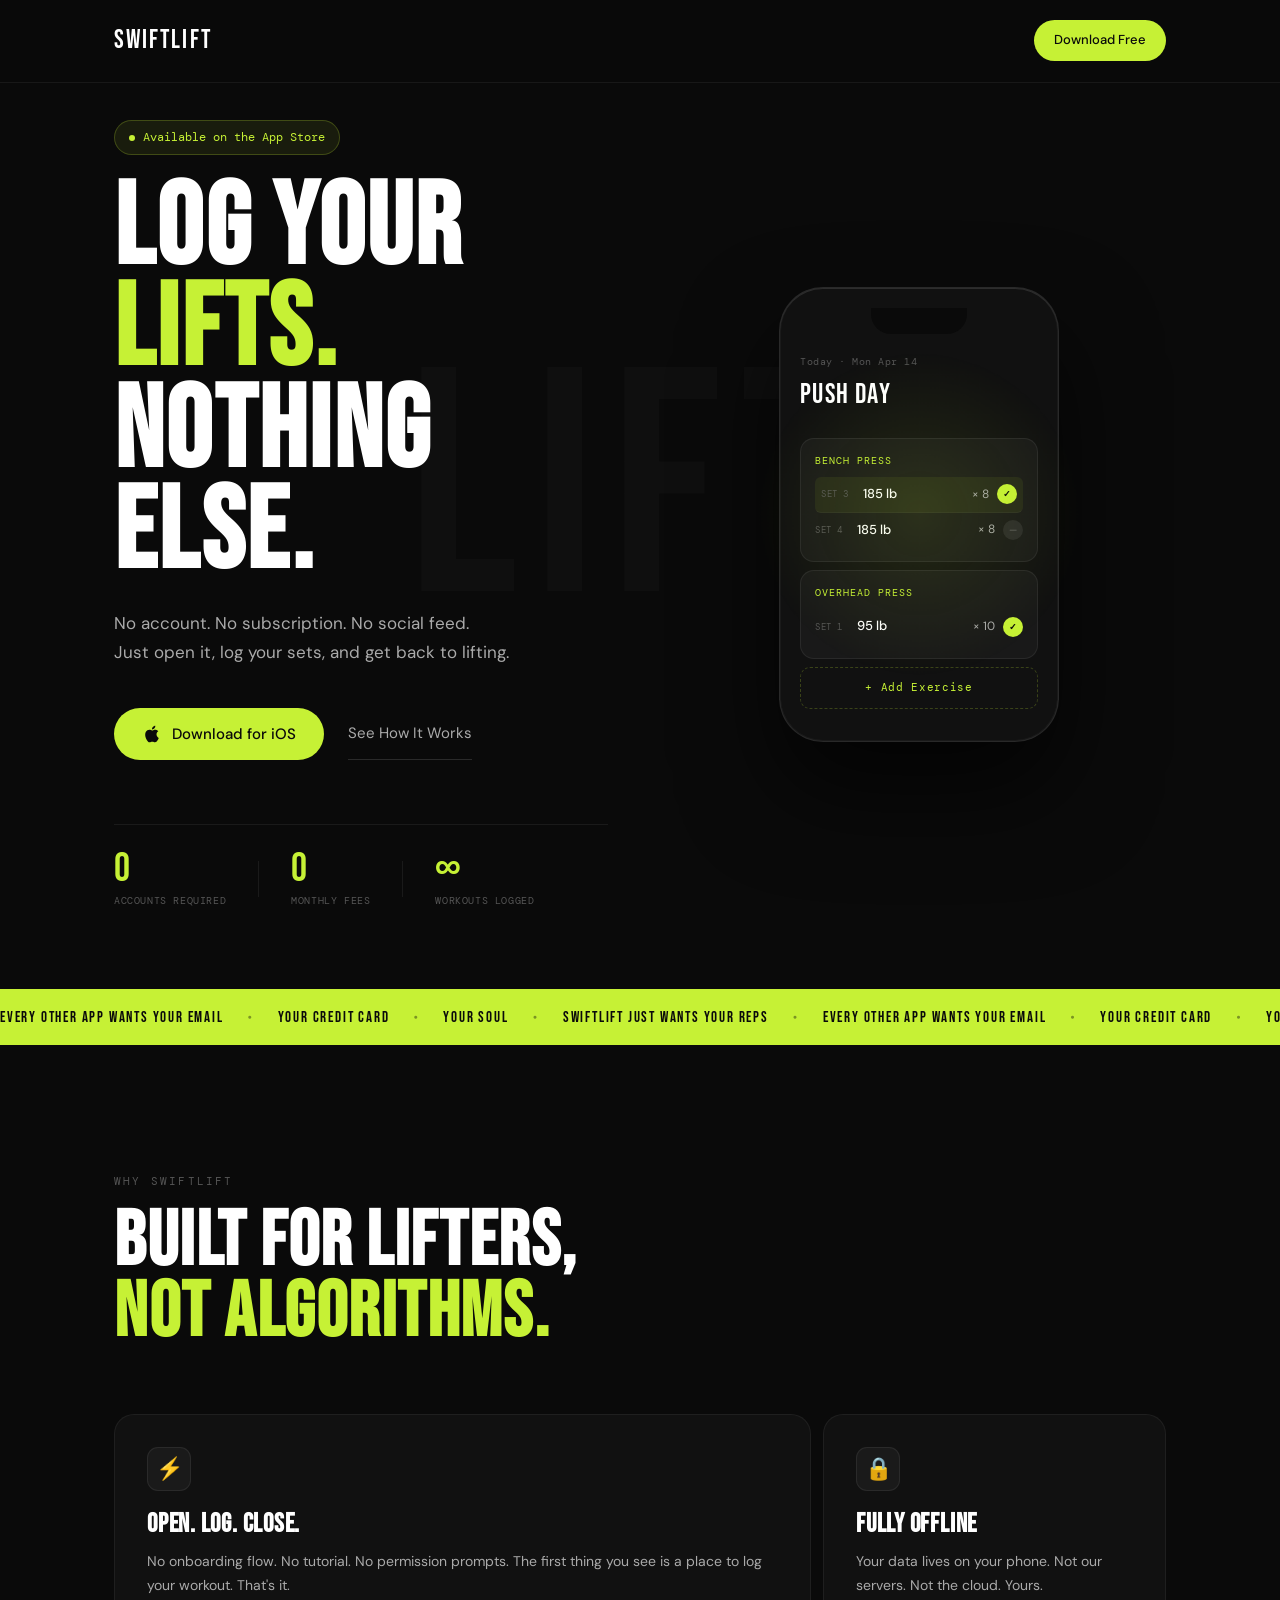
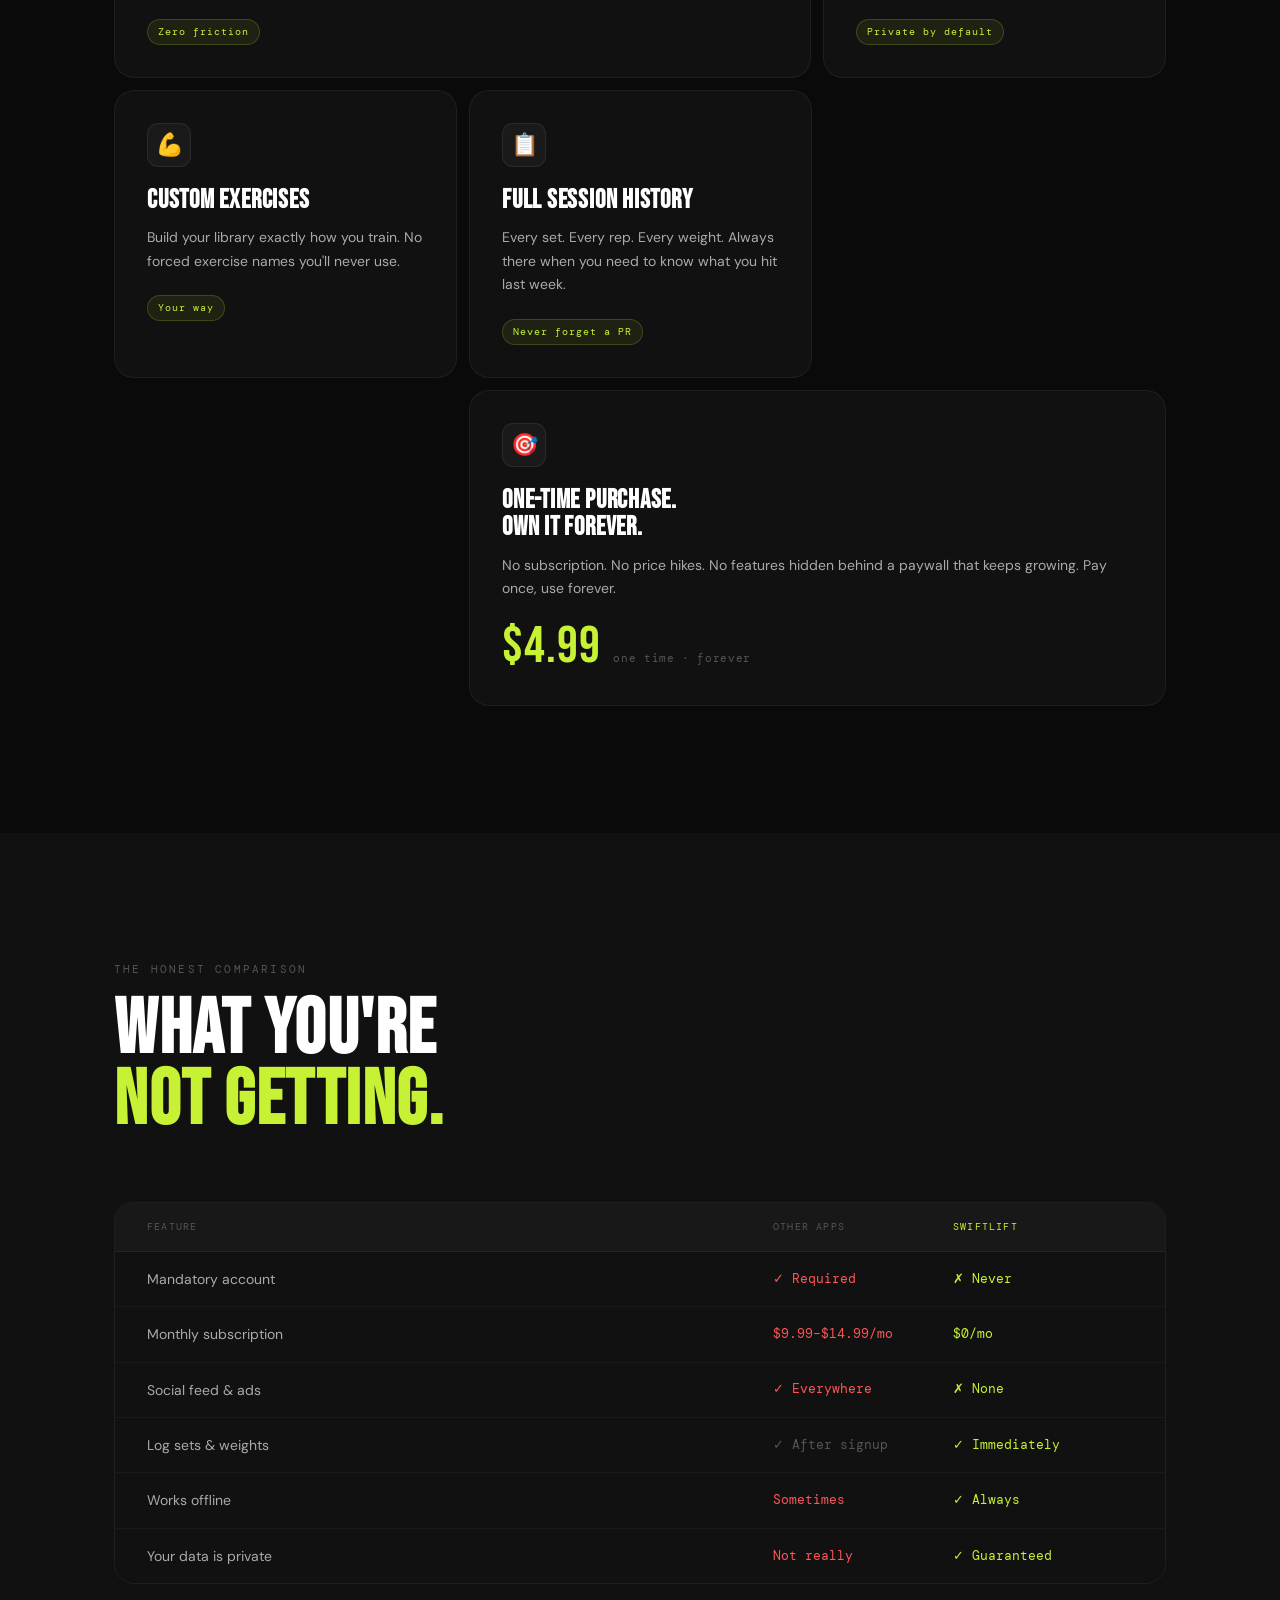
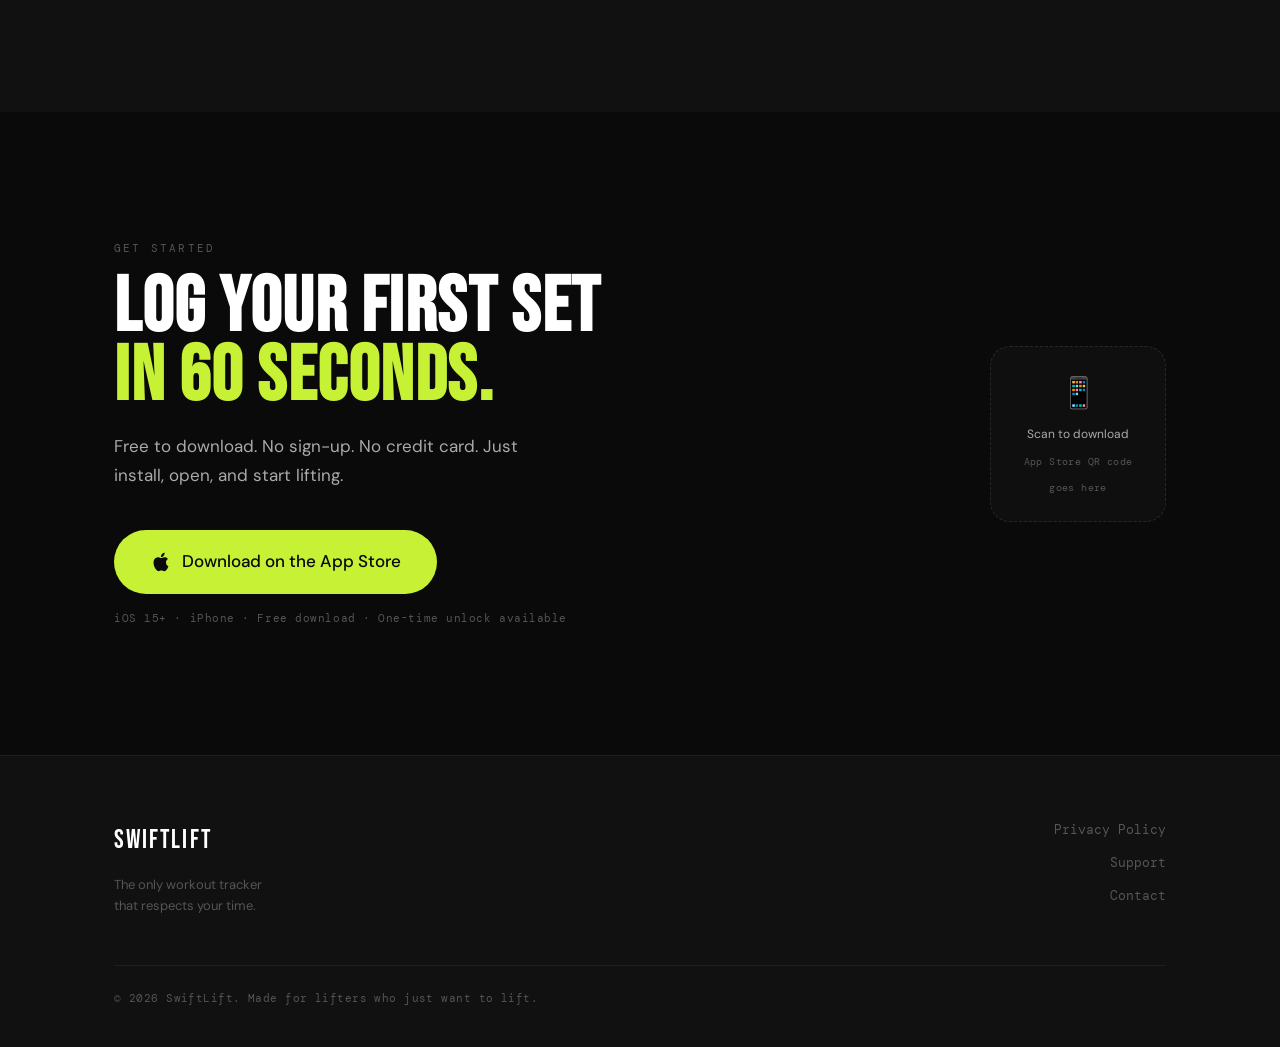
==== commit 0ce64170: "Update contact email in footer links" ====
--- a/index.html
+++ b/index.html
@@ -257,7 +257,7 @@
         <div class="footer-links">
           <a href="privacy.html">Privacy Policy</a>
           <a href="support.html">Support</a>
-          <a href="mailto:support@swiftlift.app">Contact</a>
+          <a href="mailto:swiftliftsupport@gmail.com">Contact</a>
         </div>
       </div>
       <div class="footer-bottom">
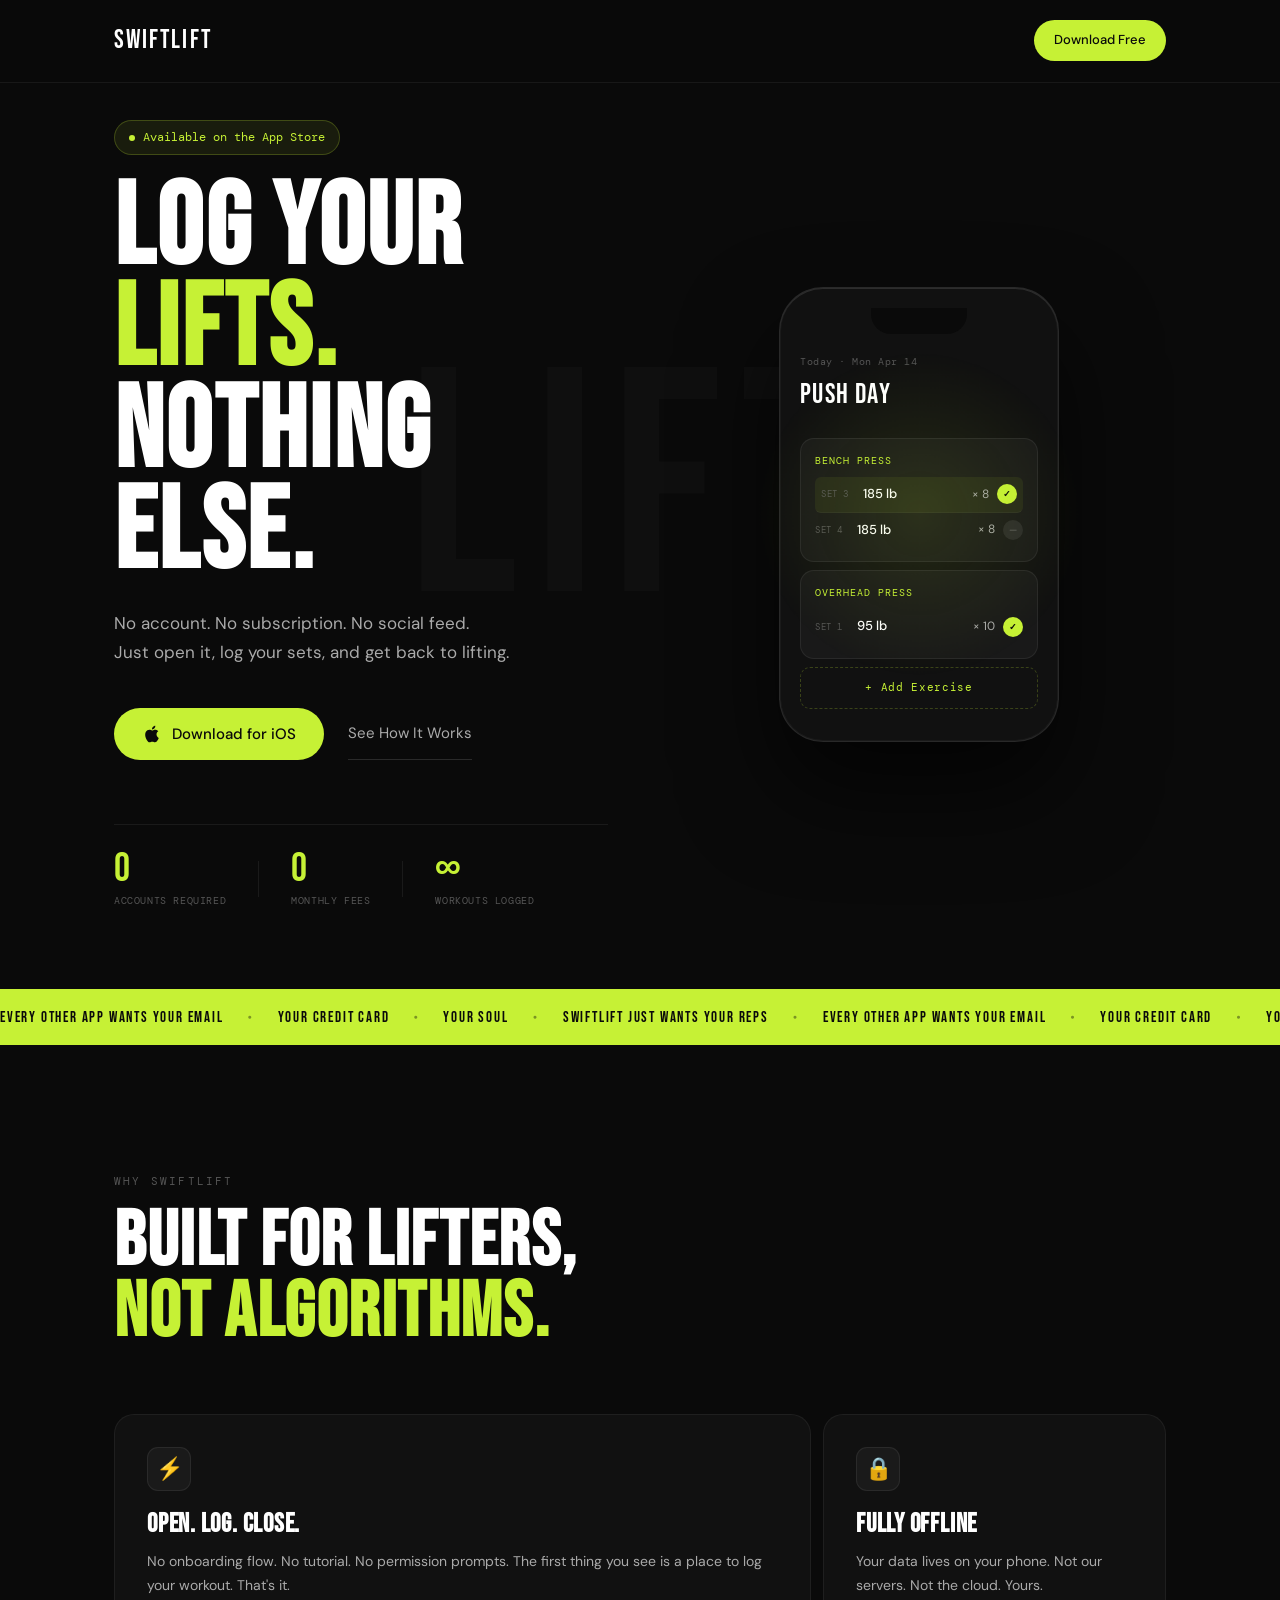
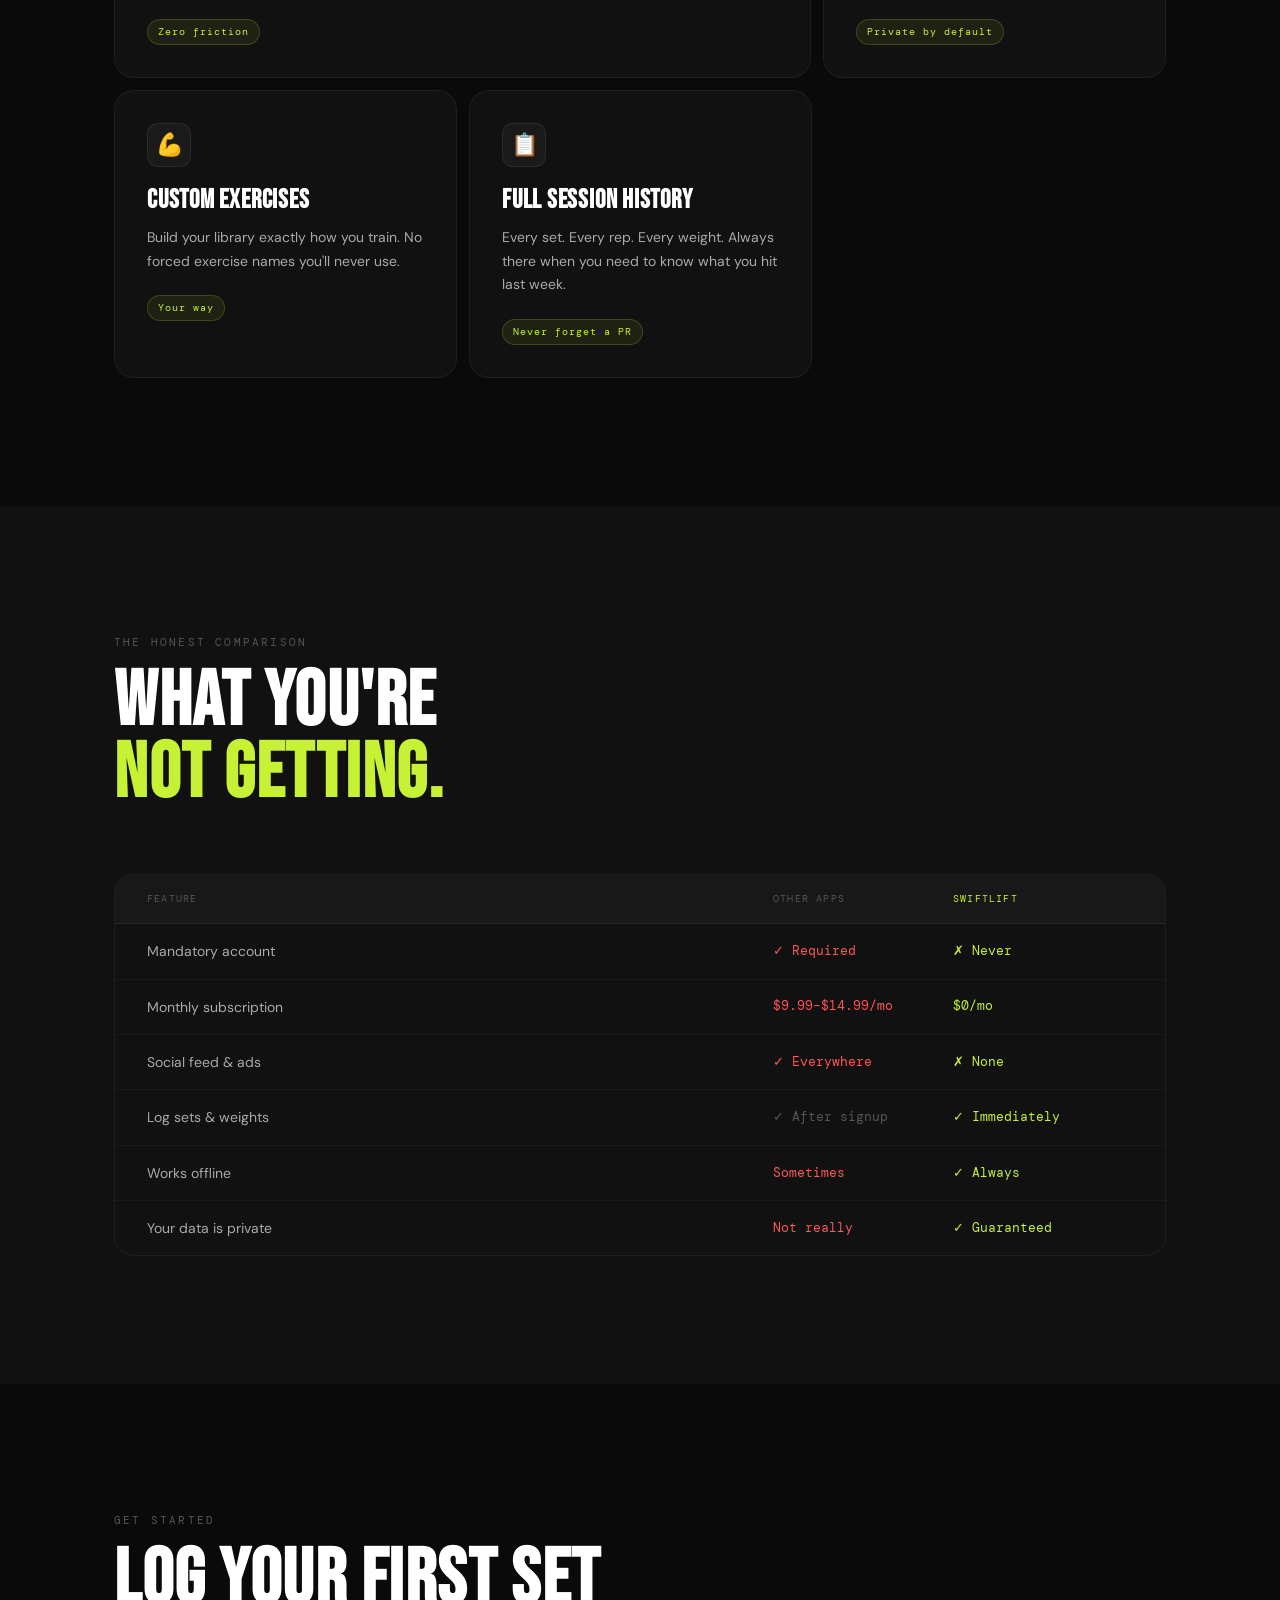
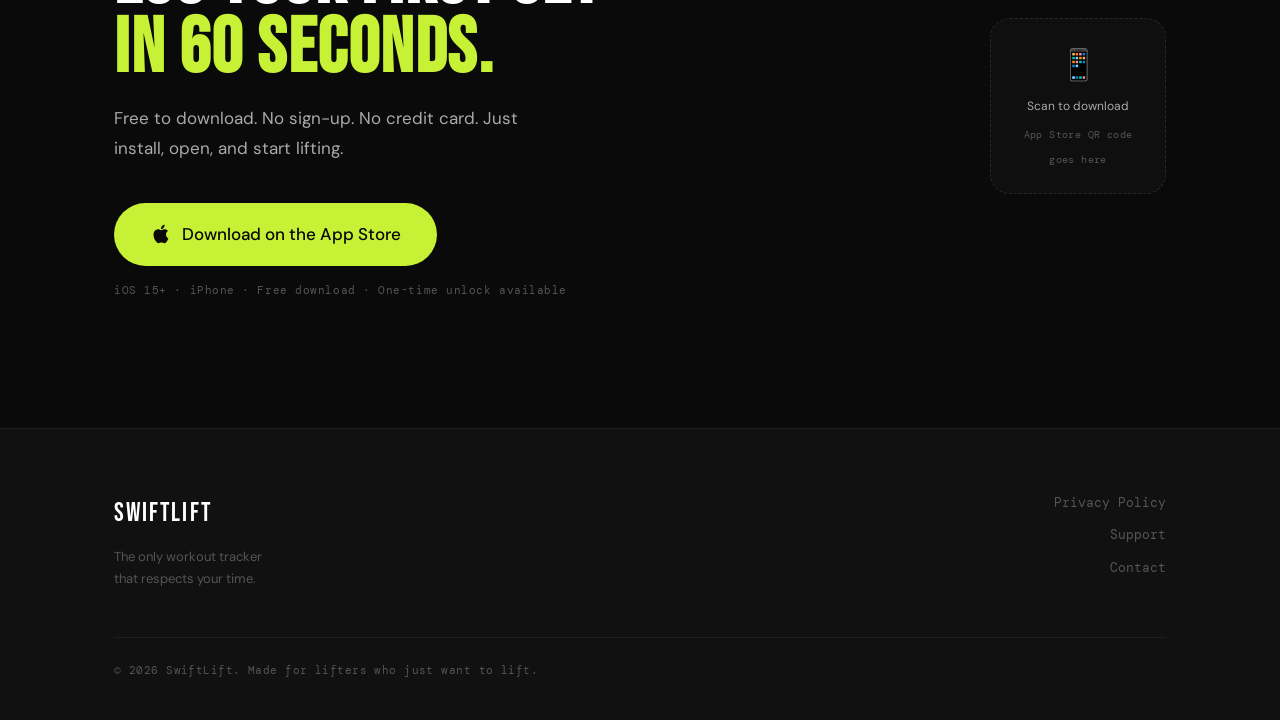
==== commit ce1dc3a5: "Remove commented feature card from index.html Removed commented-out feature card section in index.ht" ====
--- a/index.html
+++ b/index.html
@@ -159,6 +159,7 @@
           <div class="feature-tag">Never forget a PR</div>
         </div>
 
+        <!--
         <div class="feature-card large right">
           <div class="feature-icon">🎯</div>
           <h3>One-Time Purchase.<br/>Own It Forever.</h3>
@@ -168,7 +169,7 @@
             <span class="price-label">one time · forever</span>
           </div>
         </div>
-
+        -->
       </div>
     </div>
   </section>
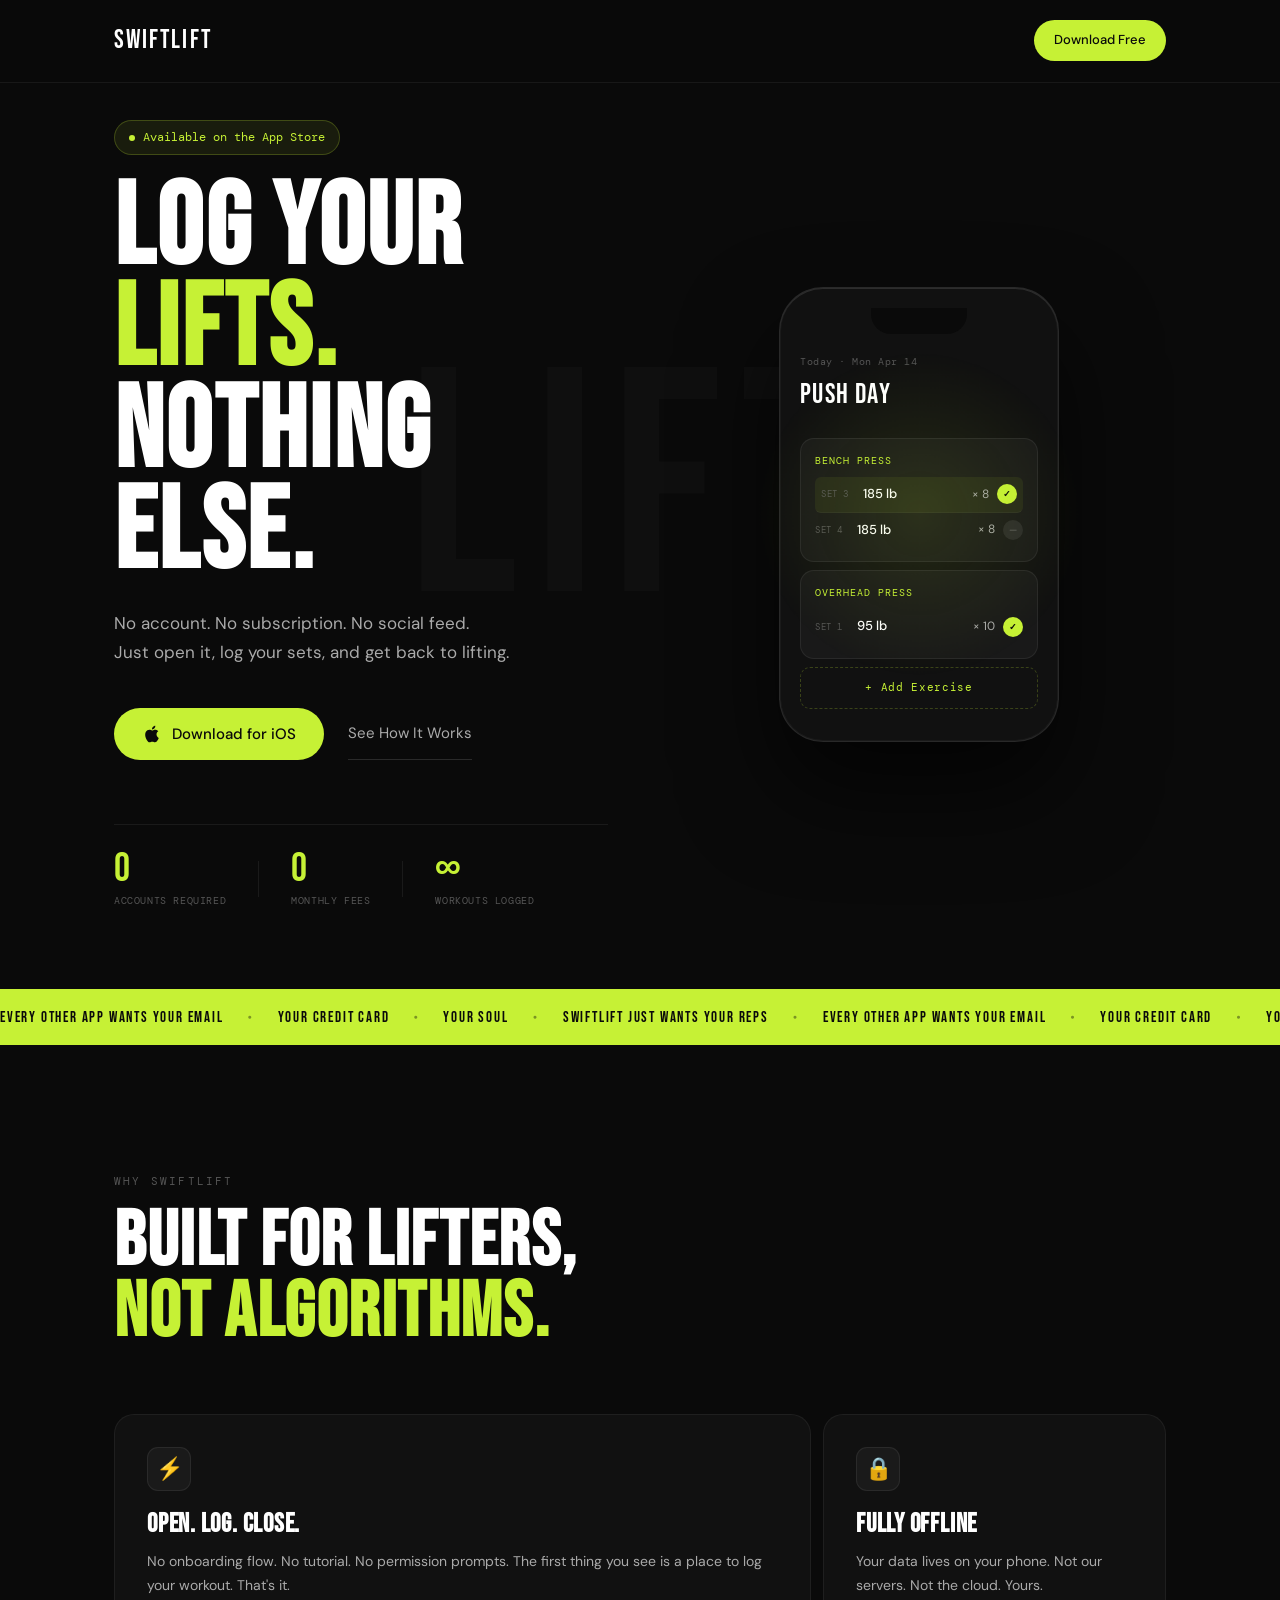
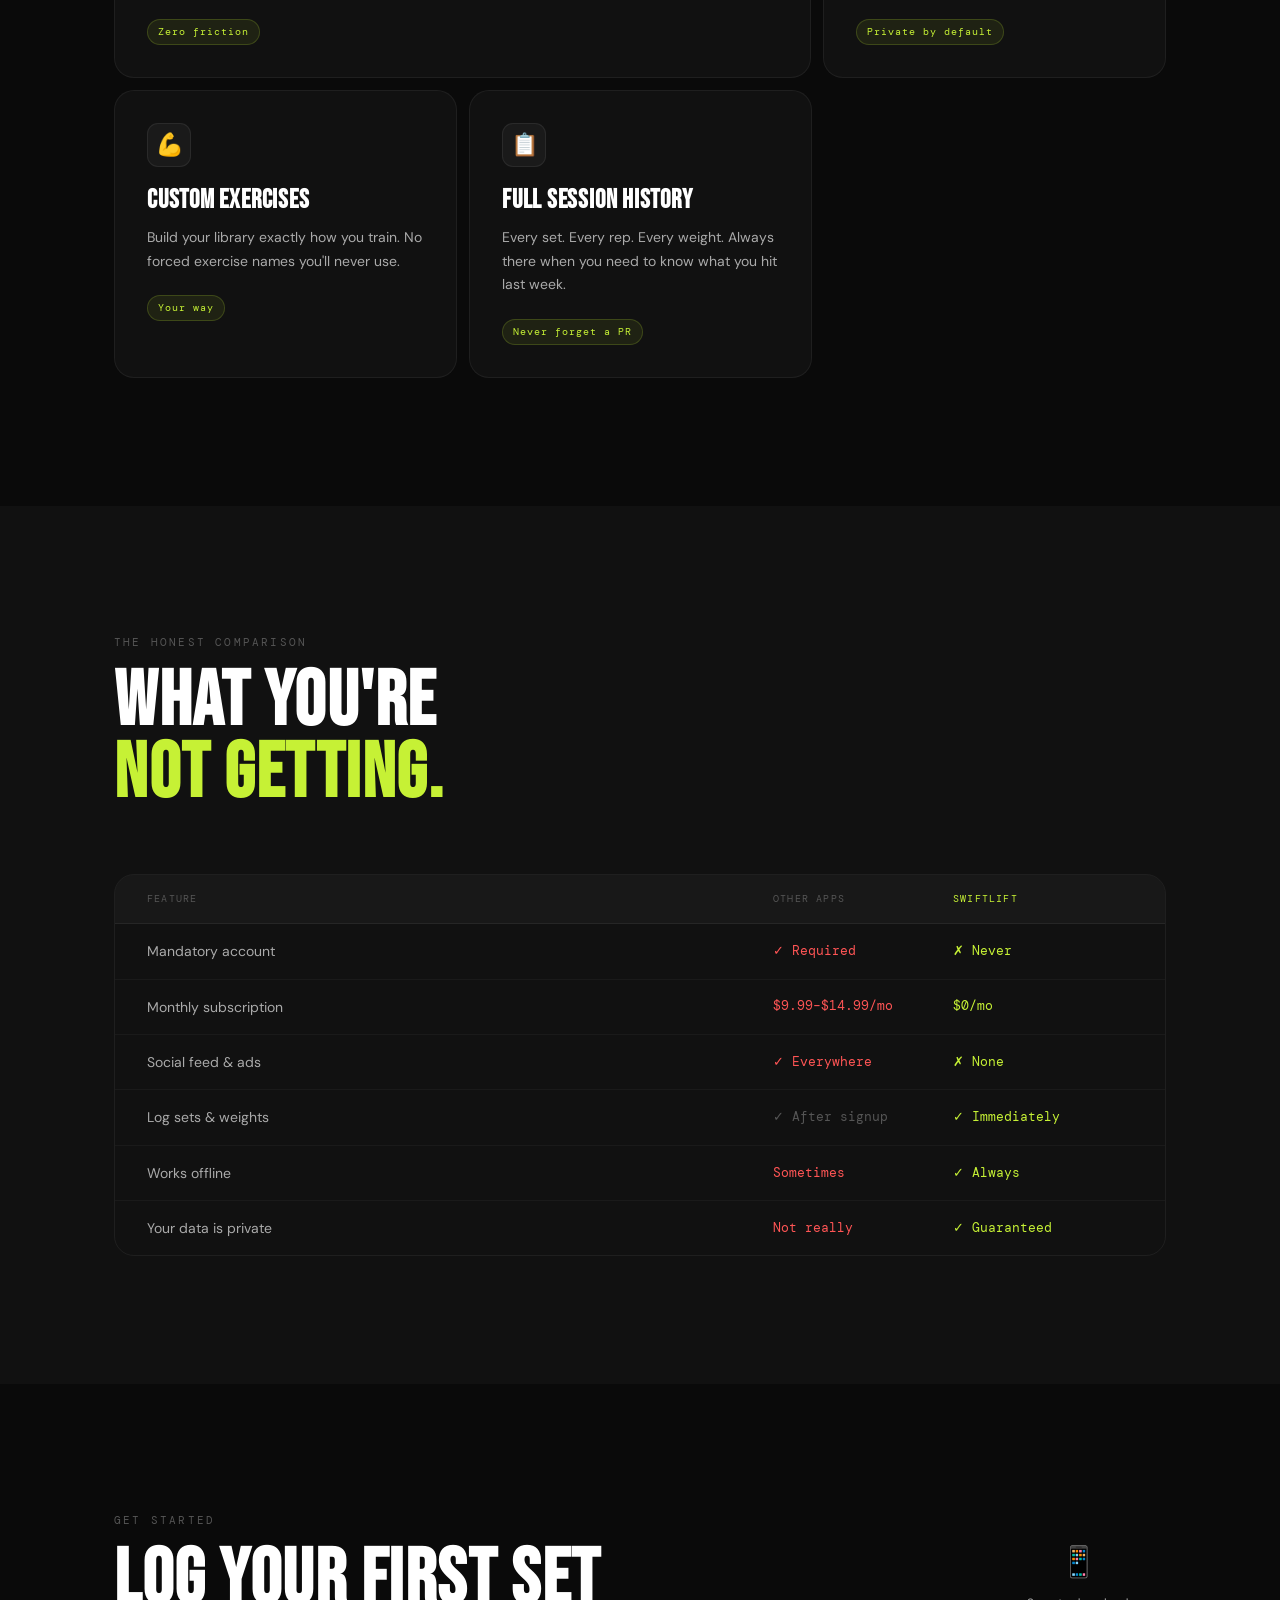
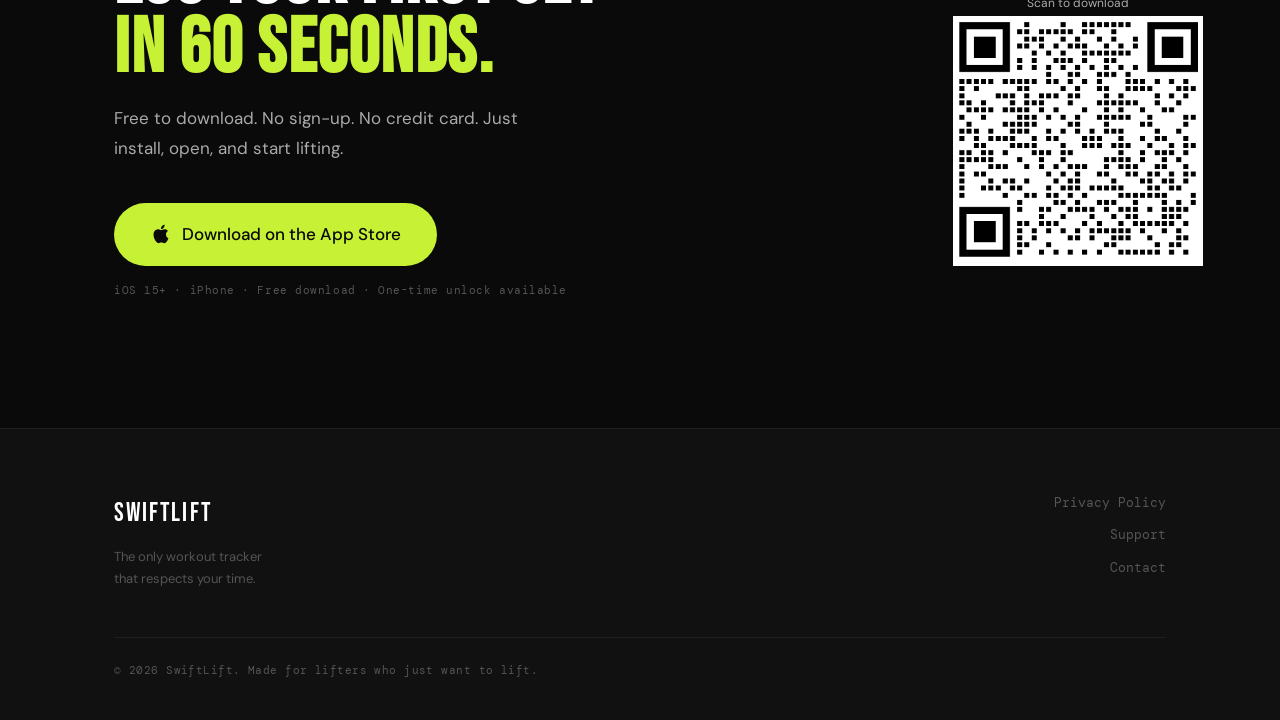
==== commit 951cd9a0: "Update index.html" ====
--- a/index.html
+++ b/index.html
@@ -19,7 +19,7 @@
   <nav class="nav">
     <div class="nav-inner">
       <span class="logo">SWIFTLIFT</span>
-      <a href="#download" class="nav-cta">Download Free</a>
+      <a href="https://apps.apple.com/us/app/swiftlift-workout-tracker/id6762153909" class="nav-cta">Download Free</a>
     </div>
   </nav>
 
@@ -38,7 +38,7 @@
       </h1>
       <p class="hero-sub">No account. No subscription. No social feed.<br/>Just open it, log your sets, and get back to lifting.</p>
       <div class="hero-actions">
-        <a href="#download" class="btn-primary">
+        <a href="https://apps.apple.com/us/app/swiftlift-workout-tracker/id6762153909" class="btn-primary">
           <svg width="20" height="20" viewBox="0 0 24 24" fill="currentColor"><path d="M18.71 19.5c-.83 1.24-1.71 2.45-3.05 2.47-1.34.03-1.77-.79-3.29-.79-1.53 0-2 .77-3.27.82-1.31.05-2.3-1.32-3.14-2.53C4.25 17 2.94 12.45 4.7 9.39c.87-1.52 2.43-2.48 4.12-2.51 1.28-.02 2.5.87 3.29.87.78 0 2.26-1.07 3.8-.91.65.03 2.47.26 3.64 1.98-.09.06-2.17 1.28-2.15 3.81.03 3.02 2.65 4.03 2.68 4.04-.03.07-.42 1.44-1.38 2.83M13 3.5c.73-.83 1.94-1.46 2.94-1.5.13 1.17-.34 2.35-1.04 3.19-.69.85-1.83 1.51-2.95 1.42-.15-1.15.41-2.35 1.05-3.11z"/></svg>
           Download for iOS
         </a>
@@ -228,7 +228,7 @@
           <div class="section-label">GET STARTED</div>
           <h2 class="download-title">Log your first set<br/><span class="accent">in 60 seconds.</span></h2>
           <p class="download-sub">Free to download. No sign-up. No credit card. Just install, open, and start lifting.</p>
-          <a href="#" class="btn-primary large">
+          <a href="https://apps.apple.com/us/app/swiftlift-workout-tracker/id6762153909" class="btn-primary large">
             <svg width="22" height="22" viewBox="0 0 24 24" fill="currentColor"><path d="M18.71 19.5c-.83 1.24-1.71 2.45-3.05 2.47-1.34.03-1.77-.79-3.29-.79-1.53 0-2 .77-3.27.82-1.31.05-2.3-1.32-3.14-2.53C4.25 17 2.94 12.45 4.7 9.39c.87-1.52 2.43-2.48 4.12-2.51 1.28-.02 2.5.87 3.29.87.78 0 2.26-1.07 3.8-.91.65.03 2.47.26 3.64 1.98-.09.06-2.17 1.28-2.15 3.81.03 3.02 2.65 4.03 2.68 4.04-.03.07-.42 1.44-1.38 2.83M13 3.5c.73-.83 1.94-1.46 2.94-1.5.13 1.17-.34 2.35-1.04 3.19-.69.85-1.83 1.51-2.95 1.42-.15-1.15.41-2.35 1.05-3.11z"/></svg>
             Download on the App Store
           </a>
@@ -239,7 +239,7 @@
             <div class="qr-inner">
               <div class="qr-icon">📱</div>
               <p>Scan to download</p>
-              <span>App Store QR code<br/>goes here</span>
+              <span><img src="swiftlift-qr-code.png" alt="SwiftLift QR Code" width="250" height="250"></span>
             </div>
           </div>
         </div>
